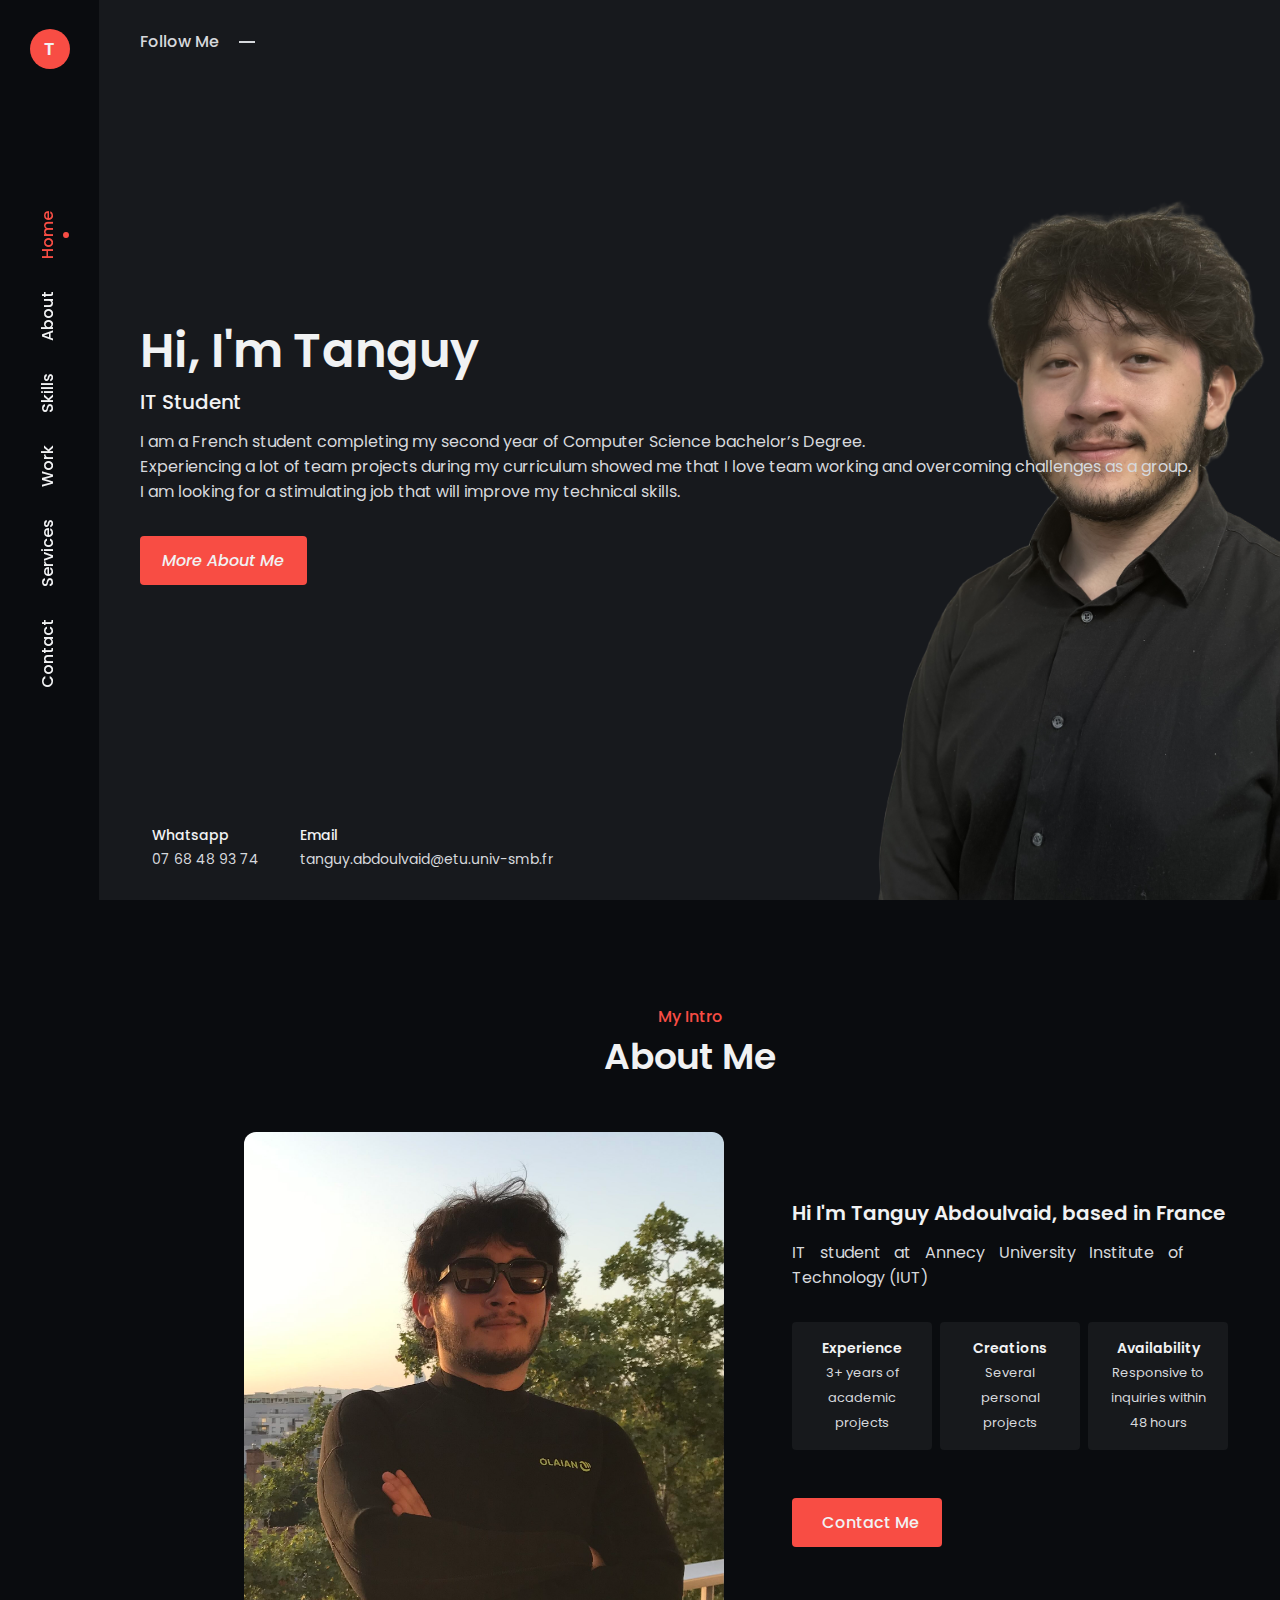
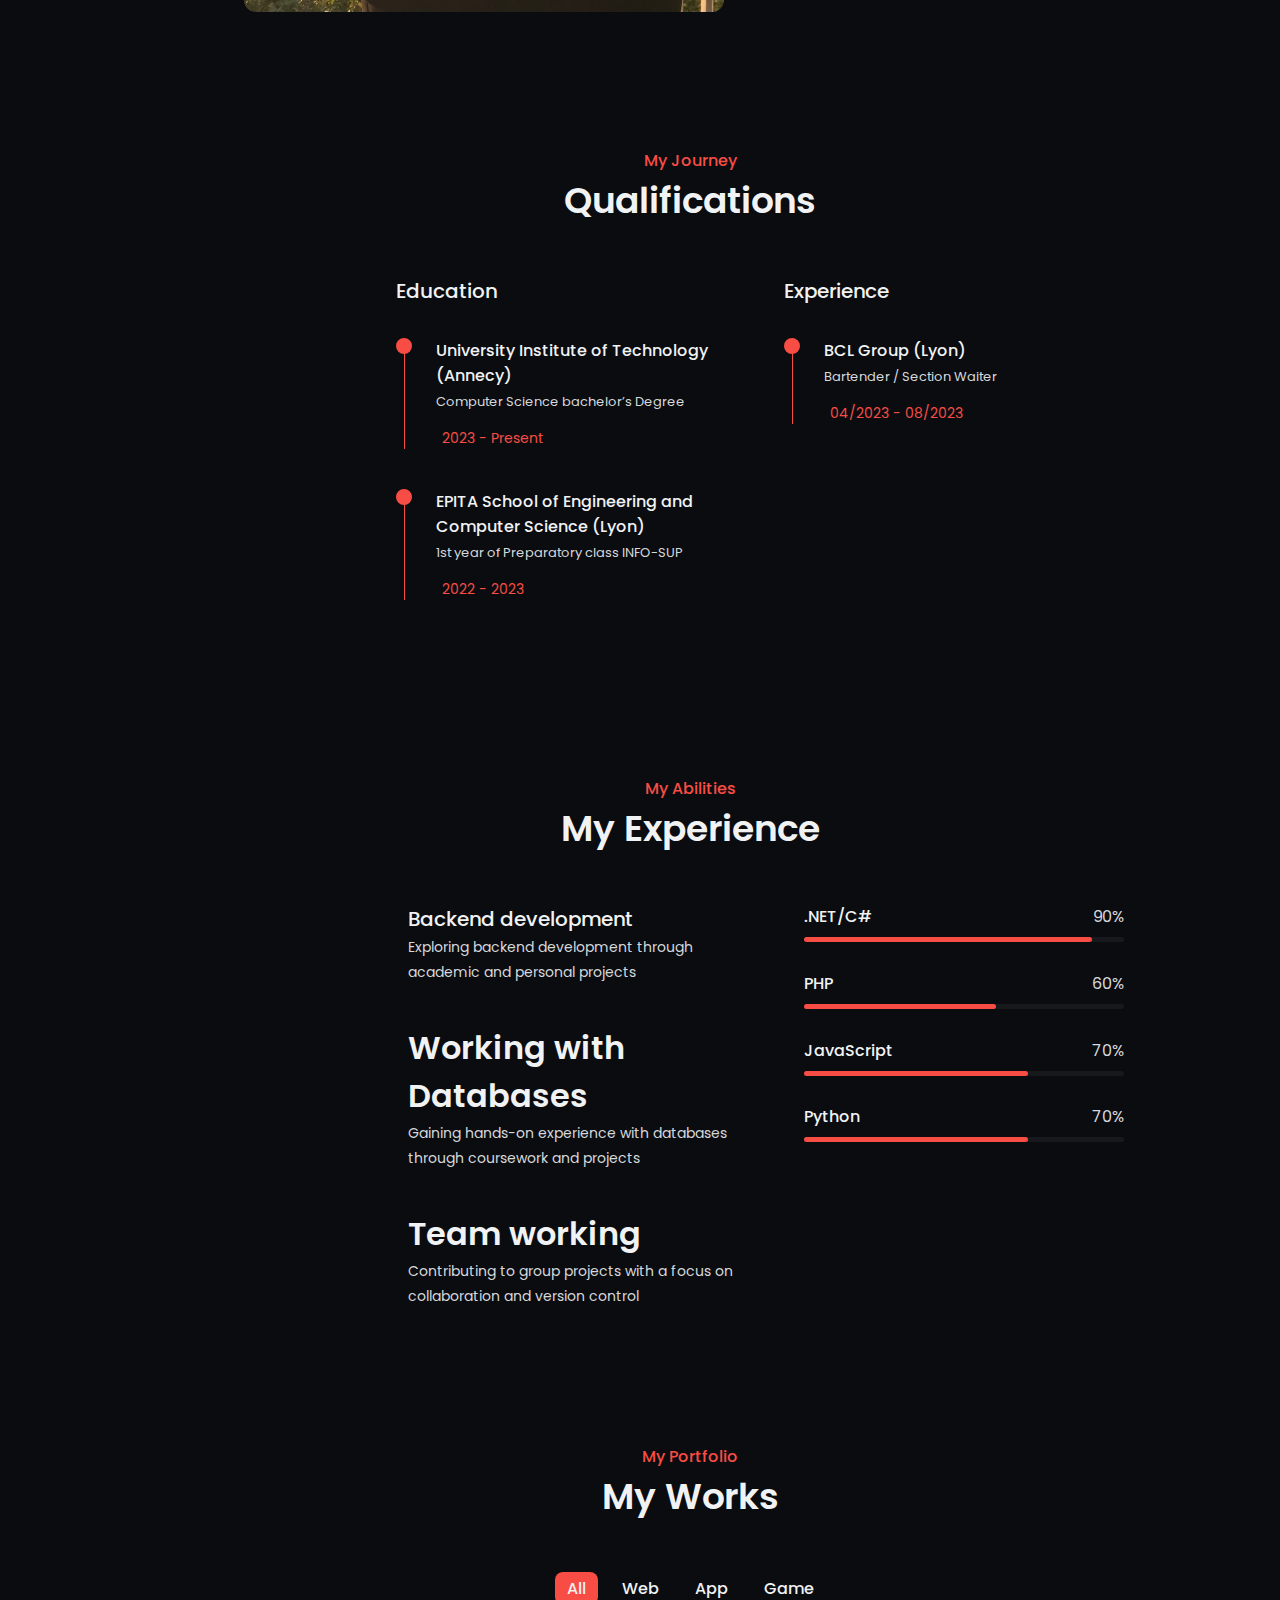
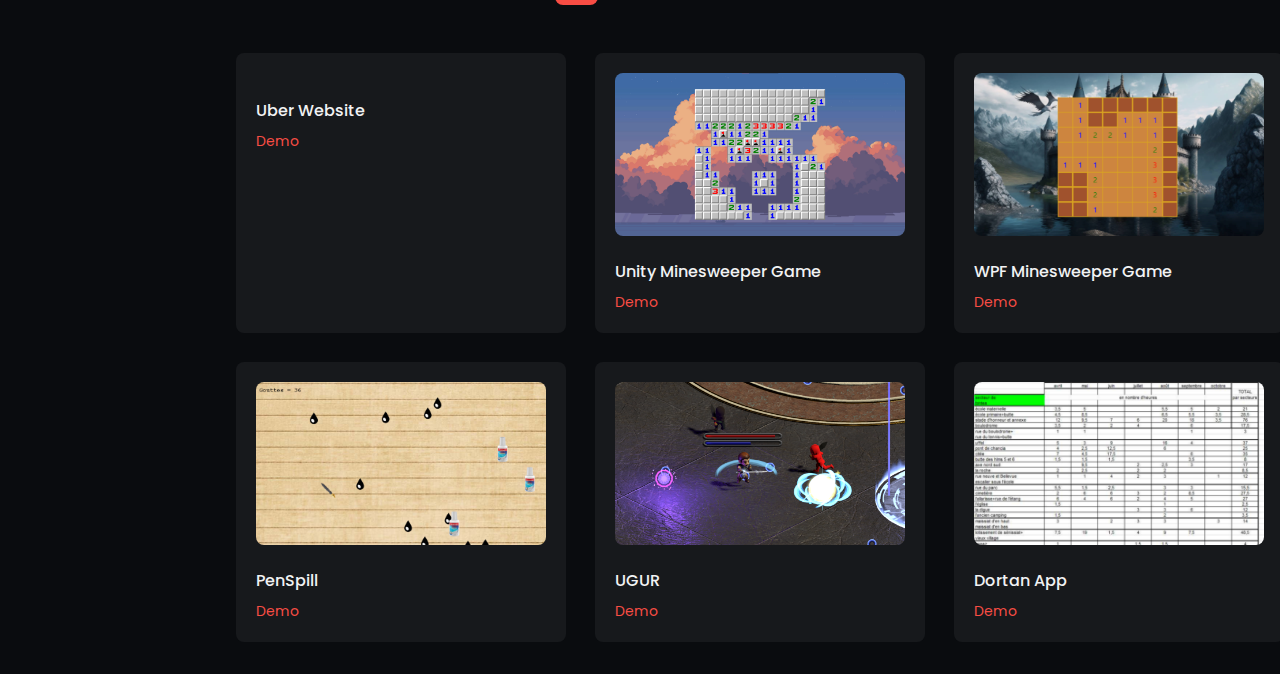
==== index.html @ 03b208a7 "fix uber" ====
<!DOCTYPE html>
<html lang="fr">
<head>
	<meta charset="utf-8">
	<meta name="viewport" content="width=device-width, initial-scale=1">

	<link rel="stylesheet" href="https://unicons.iconscout.com/release/v4.0.8/css/line.css">

	<link rel="stylesheet" href="">

	<link rel="stylesheet" href="assets/css/style.css">

	<title>Tanguy Abdoulvaid Portfolio</title>
</head>
<body>
	<aside class="sidebar" id="sidebar">
		<nav class="nav">
			<div class="nav__logo">
				<a href="index.html" class="nav__logo-text">T</a>
			</div>

			<div class="nav__menu">
				<div class="menu">
					<ul class="nav__list">
						<li class="nav__item">
							<a href="#home" class="nav__link active-link">Home</a>
						</li>
						<li class="nav__item">
							<a href="#about" class="nav__link">About</a>
						</li>
						<li class="nav__item">
							<a href="#skills" class="nav__link">Skills</a>
						</li>
						<li class="nav__item">
							<a href="#work" class="nav__link">Work</a>
						</li>
						<li class="nav__item">
							<a href="#services" class="nav__link">Services</a>
						</li>
						<li class="nav__item">
							<a href="#contact" class="nav__link">Contact</a>
						</li>
					</ul>
				</div>
			</div>

			<div class="btn__share">
				<i class="uil uil-share-alt social__share"></i>
			</div>
		</nav>
	</aside>
		
	<main class="main">
		<section class="home" id="home">
			<div class="home__container container grid">
				<div class="home__social">
					<span class="home__social-follow">Follow Me</span>
					<div class="home__social-links">
						<a href="https://fr.linkedin.com/in/tanguy-abdoulvaid-332573333" target="_blank" class="home__social-link">
							<i class="uil uil-linkedin"></i>
						</a>
						<a href="https://www.instagram.com/shuuss.gg" target="_blank" class="home__social-link">
							<i class="uil uil-instagram-alt"></i>
						</a>
						<a href="https://github.com/shuuss" target="_blank" class="home__social-link">
							<i class="uil uil-github"></i>
						</a>
					</div>
				</div>



				<div class="home__data">
					<h1 class="home__title">Hi, I'm Tanguy</h1>
					<h3 class="home__subtitle">IT Student</h3>
					<p class="home__description">I am a French student completing my second year of Computer Science bachelor’s Degree.<br />
					Experiencing a lot of team projects during my curriculum showed me that I love team working and overcoming challenges as a group.<br />
					I am looking for a stimulating job that will improve my technical skills.
					</p>
					<a href="#about" class="button">
						<i class="uil uil-user button__icon">More About Me</i>
					</a>
					<div class="my__info">

						<div class="info__item">
							<i class="uil uil-whatsapp info__icon"></i>

							<div>
								<h3 class="info__title">Whatsapp</h3>
								<span class="info__subtitle">07 68 48 93 74</span>
							</div>
						</div>

						<div class="info__item">
							<i class="uil uil-envelope info__icon"></i>

							<div>
								<h3 class="info__title"> Email</h3>
								<span class="info__subtitle">tanguy.abdoulvaid@etu.univ-smb.fr</span>
							</div>
						</div>
					</div>
				</div>
			</div>
		</section>

		<section class="about section" id="about">
			<h2 data_heading="My Intro" class="section__title">About Me</h2>

			<div class="about__container container grid">
				<img src="assets/images/about-img.jpg" alt="" class="about__img">

				<div class="about__data">
					<h3 class="about__heading">Hi I'm Tanguy Abdoulvaid, based in France</h3>
					<p class="about__description">IT student at Annecy University Institute of Technology (IUT)</p>
					<div class="about__info grid">
						<div class="about__box">
							<i class="uil uil-award about__icon"></i>
							<h3 class="about__title">Experience </h3>
							<span class="about__subtitle">3+ years of academic projects</span>
						</div>

						<div class="about__box">
							<i class="uil uil-suitcase-alt about__icon"></i>
							<h3 class="about__title">Creations</h3>
							<span class="about__subtitle">Several personal projects</span>
						</div>

						<div class="about__box">
							<i class="uil uil-headphones-alt about__icon"></i>
							<h3 class="about__title">Availability</h3>
							<span class="about__subtitle">Responsive to inquiries within 48 hours</span>
						</div>
					</div>
					<a href="#contact" class="button"><i class="uil uil-navigator button__icon"></i>
						Contact Me</a>
				</div>
			</div>
		</section>

		<section class="qualification section">
			<h2 data_heading="My Journey" class="section__title">Qualifications</h2>

			<div class="qualification__container container grid">
				<div class="education">
					<h3 class="qualification__title">
						<i class="uil uil-graduation-cap"></i> Education
					</h3>

					<div class="timeline">
						<div class="timeline__item">
							<div class="circle__dot"></div>
							<h3 class="timeline__title">University Institute of Technology (Annecy)</h3>
							<p class="timeline__text">Computer Science bachelor’s Degree</p>
							<span class="timeline__date"><i class="uil uil-calendar-alt"></i>
							2023 - Present</span>
								
						</div>

						<div class="timeline__item">
							<div class="circle__dot"></div>
							<h3 class="timeline__title">EPITA School of Engineering and Computer Science (Lyon)</h3>
							<p class="timeline__text">1st year of Preparatory class INFO-SUP</p>
							<span class="timeline__date"><i class="uil uil-calendar-alt"></i>
							2022 - 2023</span>
							
						</div>
					</div>
				</div>

				<div class="Experience">
					<h3 class="qualification__title">
						<i class="uil uil-suitcase"></i> Experience
					</h3>

					<div class="timeline">
						<div class="timeline__item">
							<div class="circle__dot"></div>
							<h3 class="timeline__title">BCL Group (Lyon)</h3>
							<p class="timeline__text">Bartender / Section Waiter</p>
							<span class="timeline__date"><i class="uil uil-calendar-alt"></i>
							04/2023 - 08/2023</span>
								
						</div>
					</div>
				</div>
			</div>
		</section>

		<section class="skills section" id="skills">
			<h2 data_heading="My Abilities" class="section__title">My Experience</h2>

			<div class="skills__container container grid">
				<div class="skills__tabs">
					<div class="skills__header skills__active" data-target="#backend">
						<i class="uil uil-server-network skills__icon"></i>
					
						<div>
							<h1 class="skills__title">Backend development</h1>
							<span class="skills__subtitle">Exploring backend development through academic and personal projects</span>

						</div>

						<i class="uil uil-angle-down skills__arrow"></i>
					</div>

					<div class="skills__header " data-target="#database">
						<i class="uil uil-database skills__icon"></i>
					
						<div>
							<h1 class="skills_title">Working with Databases</h1>
							<span class="skills__subtitle">Gaining hands-on experience with databases through coursework and projects</span>

						</div>

						<i class="uil uil-angle-down skills__arrow"></i>
					</div>

					<div class="skills__header " data-target="#teamwork">
						<i class="uil uil-code-branch skills__icon"></i>
					
						<div>
							<h1 class="skills_title">Team working</h1>
							<span class="skills__subtitle">Contributing to group projects with a focus on collaboration and version control</span>

						</div>

						<i class="uil uil-angle-down skills__arrow"></i>
					</div>
				</div>

				<div class="skills__content">
					<div class="skills__group skills__active" data-content id="backend">
						<div class="skills__list grid">
							<div class="skills__data">
								<div class="skills__titles">
									<h3 class="skills__name">.NET/C#</h3>
									<span class="skills__number">90%</span>
								</div>

								<div class="skills__bar">
									<span class="skills__percentage" style="width: 90%;"></span>
								</div>
							</div>

							<div class="skills__data">
								<div class="skills__titles">
									<h3 class="skills__name">PHP</h3>
									<span class="skills__number">60%</span>
								</div>

								<div class="skills__bar">
									<span class="skills__percentage" style="width: 60%;"></span>
								</div>
							</div>

							<div class="skills__data">
								<div class="skills__titles">
									<h3 class="skills__name">JavaScript</h3>
									<span class="skills__number">70%</span>
								</div>

								<div class="skills__bar">
									<span class="skills__percentage" style="width: 70%;"></span>
								</div>
							</div>

							<div class="skills__data">
								<div class="skills__titles">
									<h3 class="skills__name">Python</h3>
									<span class="skills__number">70%</span>
								</div>

								<div class="skills__bar">
									<span class="skills__percentage" style="width: 70%;"></span>
								</div>
							</div>
						</div>
					</div>

					<div class="skills__group " data-content id="database">
						<div class="skills__list grid">
							<div class="skills__data">
								<div class="skills__titles">
									<h3 class="skills__name">PostgreSQL</h3>
									<span class="skills__number">80%</span>
								</div>

								<div class="skills__bar">
									<span class="skills__percentage" style="width: 80%;"></span>
								</div>
							</div>

							<div class="skills__data">
								<div class="skills__titles">
									<h3 class="skills__name">MariaDB</h3>
									<span class="skills__number">30%</span>
								</div>

								<div class="skills__bar">
									<span class="skills__percentage" style="width: 30%;"></span>
								</div>
							</div>
						</div>
					</div>

					<div class="skills__group " data-content id="teamwork">
						<div class="skills__list grid">
							<div class="skills__data">
								<div class="skills__titles">
									<h3 class="skills__name">Git</h3>
									<span class="skills__number">90%</span>
								</div>

								<div class="skills__bar">
									<span class="skills__percentage" style="width: 90%;"></span>
								</div>
							</div>

							<div class="skills__data">
								<div class="skills__titles">
									<h3 class="skills__name">Scrum</h3>
									<span class="skills__number">50%</span>
								</div>

								<div class="skills__bar">
									<span class="skills__percentage" style="width: 50%;"></span>
								</div>
							</div>

							<div class="skills__data">
								<div class="skills__titles">
									<h3 class="skills__name">DevOps</h3>
									<span class="skills__number">30%</span>
								</div>

								<div class="skills__bar">
									<span class="skills__percentage" style="width: 30%;"></span>
								</div>
							</div>
						</div>
					</div>
				</div>
			</div>
		</section>

		<section class="work section" id="work">
			<h2 data_heading="My Portfolio" class="section__title">My Works</h2>

			<div class="work__filters">
				<span class="work__item active-work" data-filter="all">All</span>
				<span class="work__item" data-filter=".web">Web</span>
				<span class="work__item" data-filter=".app">App</span>
				<span class="work__item" data-filter=".game">Game</span>
			</div>

			<div class="work__container container grid">
				<div class="work__card mix web">
					<img src="assets/images/Work_Uber.png" alt="" class="work__img">
					<h3 class="work__title">Uber Website</h3>
					<span class="work__button">Demo
						<i class="uil uil-arrow-right work__button-icon"></i>
					</span>
					
					<div class="portfolio__item-details">
						<h3 class="details__title">School Team Project</h3>
						<p class="details__description">As part of this school project, we were tasked with recreating the Uber website from scratch.</p>
						<ul class="details__info">
							<li>created - <span>November 2024</span></li>
							<li>Technologies - <span>Laravel Postgresql Scrum</span></li>
							<li>Role - <span>Fullstack</span></li>
							<li>View - <span><a href="http://51.83.36.122:1206">Click Me</a></span></li>
						</ul>
					</div>
				</div>

				<div class="work__card mix app game">
					<img src="assets/images/Work-Unity-Minesweeper.png" alt="" class="work__img">
					<h3 class="work__title">Unity Minesweeper Game</h3>
						<span class="work__button">Demo
						<i class="uil uil-arrow-right work__button-icon"></i>
					</span>
					
					<div class="portfolio__item-details">
						<h3 class="details__title">Personal project</h3>
						<p class="details__description">A simple minesweeper game made with Unity</p>
						<ul class="details__info">
							<li>created - <span>November 2023</span></li>
							<li>Technologies - <span>Unity C#</span></li>
							<li>Role - <span>Fullstack</span></li>
							<li>View - <span><a href="https://shuuss.itch.io/minesweeper">Click Me</a></span></li>
						</ul>
					</div>
				</div>

				<div class="work__card mix app game">
					<img src="assets/images/Work-WPF-Minesweeper.png" alt="" class="work__img">
					<h3 class="work__title">WPF Minesweeper Game</h3>
						<span class="work__button">Demo
						<i class="uil uil-arrow-right work__button-icon"></i>
					</span>
					
					<div class="portfolio__item-details">
						<h3 class="details__title"></h3>
						<p class="details__description">As part of this school project, my partner and I were tasked with creating a WPF game from scratch.</p>
						<ul class="details__info">
							<li>created - <span>January 2024</span></li>
							<li>Technologies - <span>WPF</span></li>
							<li>Role - <span>Fullstack</span></li>
							<li>View - <span><a href="https://github.com/lupin100/Demineur">Click Me</a></span></li>
						</ul>
					</div>
				</div>

				<div class="work__card mix game">
					<img src="assets/images/Work-PenSpill.png" alt="" class="work__img">
					<h3 class="work__title">PenSpill</h3>
						<span class="work__button">Demo
						<i class="uil uil-arrow-right work__button-icon"></i>
					</span>
					
					<div class="portfolio__item-details">
						<h3 class="details__title">Basic Phaser Game</h3>
						<p class="details__description">This is a graded task where I had to create a Phaser game in one hour.</p>
						<ul class="details__info">
							<li>created - <span>October 2024</span></li>
							<li>Technologies - <span>Phaser.js</span></li>
							<li>Role - <span>Fullstack</span></li>
							<li>View - <span><a href="https://shuuss.itch.io/penspill">Click Me</a></span></li>
						</ul>
					</div>
				</div>

				<div class="work__card mix app game">
					<img src="assets/images/Work-Ugur.png" alt="" class="work__img">
					<h3 class="work__title">UGUR</h3>
						<span class="work__button">Demo
						<i class="uil uil-arrow-right work__button-icon"></i>
					</span>
					
					<div class="portfolio__item-details">
						<h3 class="details__title">Survivor game prototype made with Unity</h3>
						<p class="details__description">As part of this school project, we were tasked with creating a game using Unity from scratch in one week.</p>
						<ul class="details__info">
							<li>created - <span>June 2024</span></li>
							<li>Technologies - <span>Unity C#</span></li>
							<li>Role - <span>Backend</span></li>
							<li>View - <span><a href="https://github.com/Shuuss/UGUR">Click Me</a></span></li>
						</ul>
					</div>
				</div>

				<div class="work__card mix app">
					<img src="assets/images/Work-Dortan.png" alt="" class="work__img">
					<h3 class="work__title">Dortan App</h3>
						<span class="work__button">Demo
						<i class="uil uil-arrow-right work__button-icon"></i>
					</span>
					
					<div class="portfolio__item-details">
						<h3 class="details__title">WPF app prototype</h3>
						<p class="details__description">As part of this school project, we were tasked with creating a specific WPF app from scratch.</p>
						<ul class="details__info">
							<li>created - <span>January 2024</span></li>
							<li>Technologies - <span>WPF</span></li>
							<li>Role - <span>Fullstack</span></li>
							<li>View - <span><a href="https://github.com/Shuuss/SAE_DORTAN">Click Me</a></span></li>
						</ul>
					</div>
				</div>
			</div>
		</section>

		<div class="portfolio__popup">
			<div class="portfolio__popup-inner">
				<div class="portfolio__popup-content grid">
					<span class="portfolio__popup-close"><i class="uil uil-times"></i></span>
					<div class="pp__thumbnail">
						<img class="portfolio__popup-img" src="assets/images/Work_Uber.png" alt="">
					</div>
					<div class="portfolio__popup-info">
						<div class="portfolio__popup-subtitle">Featured - <span>Backend</span></div>
						<div class="portfolio__popup-body">
							
						<h3 class="details__title">School Team Project</h3>
						<p class="details__description">As part of this school project, we were tasked with recreating the Uber website from scratch.</p>
						<ul class="details__info">
							<li>created - <span>November 2024</span></li>
							<li>Technologies - <span>Laravel Postgresql Scrum</span></li>
							<li>Role - <span>Fullstack</span></li>
							<li>View - <span><a href="http://51.83.36.122:1206">Click Me</a></span></li>
						</ul>
					
						</div>
					</div>
				</div>
			</div>
		</div>


	</main>

	<script src="assets/js/mixitup.min.js"></script>

	<script src="assets/js/main.js" defer></script>

</body>
</html>
---- assets/css/style.css ----
@import url('https://fonts.googleapis.com/css2?family=Poppins:wght@300;500;600&display=swap');

:root{

	--hue-color:220;

	--skin-color: hsl(3, 93%, 62%);
	--title-color: hsl(var(--hue-color), 8%, 95%);
	--text-color: hsl(var(--hue-color), 8%, 85%);
	--body-color: hsl(var(--hue-color), 19%, 5%);
	--box-color: hsl(var(--hue-color), 11%, 10%);
	--scroll-bar-color: hsl(var(--hue-color), 12%, 38%);
	--scroll-thumb-color: hsl(var(--hue-color), 12%, 26%);

	--body-font: 'Poppins', sans-serif;

	--biggest-font-size: 3rem;
	--h1-font-size: 2.25rem;
	--h2-font-size: 1.5rem;
	--h3-font-size: 1.25rem;
	--normal-font-size: 1rem;
	--small-font-size: .875rem;
	--smaller-font-size: .813rem;

	--font-medium: 500;
	--font-bold: 600;

	--mb-0-25: .25rem;
	--mb-0-5: .5rem;
	--mb-0-75: .75rem;
	--mb-1: 1rem;
	--mb-1-5: 1.5rem;
	--mb-2: 2rem;
	--mb-2-5: 2.5rem;
	--mb-3: 3rem;

	--z-fixed: 10;
	--z-modal: 100;
}

@media screen and (max-width: 1024px) {
	:root {
		--biggest-font-size: 2rem;
		--h1-font-size: 1.5rem;
		--h2-font-size: 1.25rem;
		--h3-font-size: 1.125rem;
		--normal-font-size: .938rem;
		--small-font-size: .813rem;
		--smaller-font-size: .75rem;
	}
}

* {
	margin: 0;
	padding: 0;
	box-sizing: border-box;
}

html {
	scroll-behavior: smooth;
}


body,
button,
input {
	font-family: var(--body-font); 
	font-size: var(--normal-font-size);
}

body {
	background-color: var(--body-color);
	color: var(--text-color);
}

h1,
h2,
h3 {
	color: var(--title-color); font-weight: var(--font-bold);
	list-style: none;
}


ul {
	list-style: none;
}

a {
	text-decoration: none;
}

img {
	max-width: 100%;
	height: auto;
}

button {
	cursor: pointer;
}

button,
input {
	border: none; outline: none;
}

.container {
	max-width: 1550px;
	margin-left: 140px;
	margin-right: auto;
}

.grid {
	display: grid;
}

.sidebar {
	position: fixed;
	width: 100px;
	height: 100vh;
	background-color: var(--body-color);
	border-right: 1px solid var(--box-color);
}

.nav__logo {
	position: absolute;
	left: 0;
	right: 0;
	top: 1.8rem;
	width: 40px;
	height: 40px;
	border-radius: 50%;
	background-color: var(--skin-color);
	text-align: center;
	margin: auto;
}

.nav__logo-text {
	font-size: 1.125rem;
	color: var(--title-color);
	font-weight: var(--font-bold);
	line-height: 40px;
}

.nav__menu {
	position: fixed;
	transform: rotate(-90deg) translateX(-100%);
	transform-origin: left top;
	width: 100vh;
}

.menu {
	display: flex;
}

.nav__list {
	display: flex;
	flex-direction: row-reverse;
	margin: -2px auto 0 auto;
}

.nav__link {
	float: right;
	height: 100%;
	line-height: 100px;
	padding: 0 1rem;
	color: var(--title-color);
	font-weight: var(--font-medium);
	position: relative;
}

.btn__share {
	position: absolute;
	bottom: 1.8rem;
	left: 0;
	right: 0;
	text-align: center;
}

.social__share {
	font-size: 1.5rem;
}

.nav__link.active-link, .nav__link:hover {
	color: var(--skin-color);
}

.nav__link.active-link::after, .nav__link:hover::after {
	position: absolute;
	content: '';
	width: 6px;
	height: 6px;
	background-color: var(--skin-color);
	border-radius: 50%;
	bottom: 1.8rem;
	left: 0;
	right: 0;
	margin: auto;
}

.main {
	margin-left: 0px;

}

.home {
	background:url('../images/home-bg.png');
	background-size: cover;
	background-position: center center;
	height: 100vh;
}



.home__container {
	position: relative;
	height: 100%;
	align-items: center;
}

.home__social {
	position: absolute;
	top: 1.8rem;
	left: 0;
	display: flex;
	align-items: center;
	column-gap: 3.5rem;

}

.home__social-follow{
	font-weight: var(--font-medium);
	position: relative;
}

.home__social-follow::after{
	content: '';
	position: absolute;
	width: 1rem;
	height: 2px;
	background-color: var(--text-color);
	right: -45%;
	top: 50%;
}

.home__social-links{
	display: inline-flex;
	column-gap: 1rem;
}

.home__social-link{
	font-size: 1.6rem;
	color: var(--text-color);
	transition: .4s;
}

.home__social-link:hover{
	transform: translateY(.25rem);
}


.home__img {
	display: none;
}

.home__title{
	font-size: var(--biggest-font-size);
}

.home__subtitle{
	font-size: var(--h3-font-size);
	font-weight: var(--font-medium);
	margin-bottom: var(--mb-0-75);
}

.home__description{
	max-width: 1100px;
	margin-bottom: var(--mb-2);
}

.my__info {
	display: flex;
	column-gap: 1.8rem;
	position: absolute;
	left: 0;
	bottom: 1.8rem;
}

.info__item{
	display: flex;
	align-items: center;
}

.info__title,.info__subtitle {
	font-size: var(--small-font-size);
}

.info__title{
	font-weight: var(--font-medium);
}

.info__icon{
	font-size: 1.8rem;
	color: var(--skin-color);
	margin-right: var(--mb-0-75);
}

.button {
	display: inline-flex;
	align-items: center;
	column-gap: .5rem;
	background-color: var(--skin-color);
	color: var(--title-color);
	padding: .75rem 1.4rem;
	border-radius: .25rem;
	font-weight: var(--font-medium);
	position: relative;
	z-index: 1;
}

.button::after{
	position: absolute;
	content: '';
	left: 0;
	top: 0;
	width: 100%;
	height: 100%;
	background-color: var(--box-color);
	z-index: -1;
	transform-origin: center;
	transform: scale(0);
	transition: .2s;
}

.button:hover::after{
	transform: scale(1);
}

.button__icon {
	size: 1.25rem;
}

.section{
	padding: 6.5rem 0 2rem;
	margin-left: 100px;
}

.section__title{
	text-align: center;
	font-size: var(--h1-font-size);
	margin-bottom: var(--mb-3);
}

.section__title::before{
	content: attr(data_heading);
	display: block;
	font-size: var(--normal-font-size);
	font-weight: var(--font-medium);
	color: var(--skin-color);
}

.about__container{
	grid-template-columns: repeat(2, 1fr);
	column-gap: 4rem;
	align-items: center;
}

.about__img{
	width: 480px;
	border-radius: 0.75rem;
	justify-self: center;
}

.about__heading{
	font-size: var(--h3-font-size);
	margin-bottom: var(--mb-0-75);
}

.about__description{
	text-align: justify;
	padding-right: 6rem;
	margin-bottom: var(--mb-2);
}

.about__info{
	grid-template-columns: repeat(3, 140px);
	column-gap: .5rem;
	margin-bottom: var(--mb-3);
}

.about__box{
	text-align: center;
	border-radius: .25rem;
	padding: 1rem 1.25rem;
	background-color: var(--box-color);
}

.about__icon{
	font-size: 1.5rem;
	color: var(--skin-color);
	margin-bottom: var(--mb-0-75);
}

.about__title{
	font-size: var(--small-font-size);
}

.about__subtitle{
	font-size: var(--smaller-font-size);
}

.qualification__container{
	grid-template-columns: repeat(2, 340px);
	column-gap: 3rem;
	justify-content: center;
}

.qualification__title{
	font-size: var(--h3-font-size);
	font-weight: var(--font-medium);
	margin-bottom: var(--mb-2);
}

.timeline__item{
	position: relative;
	padding-left: 2.5rem;
	margin-bottom: var(--mb-2-5);
}

.timeline__item::before{
	content: '';
	width: 1px;
	position: absolute;
	left: .48rem;
	top: 0;
	height: 100%;
	background-color: var(--skin-color);
}

.circle__dot{
	position: absolute;
	left: 0;
	top: 0;
	height: 1rem;
	width: 1rem;
	border: 2px solid var(--skin-color);
	border-radius: 50%;
	background-color: var(--skin-color);
	transition: .3s;
}

.timeline__item:hover .circle__dot{
	background-color: var(--body-color);
}

.timeline__title{
	font-size: var(--normal-font-size);
	font-weight: var(--font-medium);
	margin-bottom: var(--mb-0-25);
}

.timeline__text{
	font-size: var(--smaller-font-size);
	margin-bottom: var(--mb-1);
}

.timeline__date{
	display: flex;
	align-items: center;
	column-gap: .4rem;
	font-size: var(--small-font-size);
	color: var(--skin-color);
}


.skills__container{
	grid-template-columns: 360px 320px;
	column-gap: 3rem;
	justify-content: center;
}

.skills__header{
	display: flex;
	align-items: center;
	cursor: pointer;
}

.skills__header:not(:last-child){
	margin-bottom: var(--mb-2-5);
}

.skills__icon, .skills__arrow {
	font-size: 2rem;
	color:var(--skin-color);
}

.skills__icon{
	margin-right: var(--mb-0-75);
}

.skills__title{
	font-size: var(--h3-font-size);
	font-weight: var(--font-medium);
}

.skills__subtitle{
	font-size: var(--small-font-size);
}

.skills__arrow{
	margin-left: auto;
}

.skills__list{
	row-gap: 1.8rem;
}

.skills__titles{
	display: flex;
	justify-content: space-between;
	margin-bottom: var(--mb-0-5);
}

.skills__name{
	font-size: var(--normal-font-size);
	font-weight: var(--font-medium);
}

.skills__bar, .skills__percentage{
	height: 5px;
	border-radius: .25rem;
}

.skills__bar{
	background-color: var(--box-color);
}

.skills__percentage{
	display: block;
	background-color: var(--skin-color);
}

.skills__active .skills__arrow{
	transform: rotate(-90deg);
	transition: .3s;
}

.skills [data-content]{
	display: none;
}

.skills__active[data-content]{
	display: block;
}

.work__container{
	grid-template-columns: repeat(3, 330px);
	gap: 1.8rem;
	justify-content: center;
	padding-top: 1rem;
}

.work__filters {
	display: flex;
	justify-content: center;
	align-items: center;
	column-gap: .75rem;
	margin-bottom: 2rem;
}

.work__item{
	cursor: pointer;
	color: var(--title-color);
	padding: .25rem .75rem;
	font-weight: var(--font-medium);
	border-radius: .5rem;
}

.work__card{
	background-color: var(--box-color);
	padding: 1.25rem;
	border-radius: .5rem;
}

.portfolio__item-details{
	 display: none;
}

.work__img{
	border-radius: .5rem;
	margin-bottom: var(--mb-1);
}

.work__title{
	font-size: var(--normal-font-size);
	font-weight: var(--font-medium);
	margin-bottom: var(--mb-0-5);
}

.work__button{
	color: var(--skin-color);
	font-size: var(--small-font-size);
	display: flex;
	align-items: center;
	cursor: pointer;
}

.work__button-icon{
	font-size: 1rem;
	transition: .3s;
}

.work__button:hover .work__button-icon{
	transform: translateX(.25rem);
}

.active-work{
	background-color: var(--skin-color);
	color: var(--title-color);
}

.portfolio__popup{
	position: fixed;
	top: 0;
	left: 0;
	right: 0;
	bottom: 0;
	background-color: rgba(0, 0, 0, 0.5);
	display: flex;
	justify-content: center;
	align-items: center;
	padding: 0 1rem;
	z-index: var(--z-modal);
	opacity: 0;
	visibility: hidden;
	transition: .3s;
}

.portfolio__popup.open{
	opacity: 1;
	visibility: visible;
}

.portfolio__popup-inner{
	background-color: var(--box-color);
	width: 900px;
	border-radius: .5rem;
	padding: 2.5rem;
	position: relative;
}

.portfolio__popup-content{
	grid-template-columns: repeat(2, 1fr);
	align-items: center;
	column-gap: 3rem;
}

.portfolio__popup-close{
	position: absolute;
	top: 1.5rem;
	right: 1.5rem;
	font-size: 1.5rem;
	color: var(--skin-color);
	cursor: pointer;
}

.portfolio__popup-img{
	border-radius: .5rem;
}

.portfolio__popup-subtitle{
	font-size: var(--smaller-font-size);
	margin-bottom: var(--mb-0-25);
}

.details__title{
	font-size: var(--h1-font-size);
	font-weight: var(--font-medium);
	margin-bottom: var(--mb-1);
}

.details__description{
	font-size: var(--small-font-size);
	margin-bottom: var(--mb-2);
}

.details__info li{
	margin-bottom: var(--mb-0-75);
	text-transform: capitalize;
	font-size: var(--small-font-size);
}

.detail__info li:last-child{
	margin-bottom: 0;
}

.detail__info li span{
	font-weight: normal;
}

.detail__info li a{
	text-transform: lowercase;
	color: var(--skin-color);
}
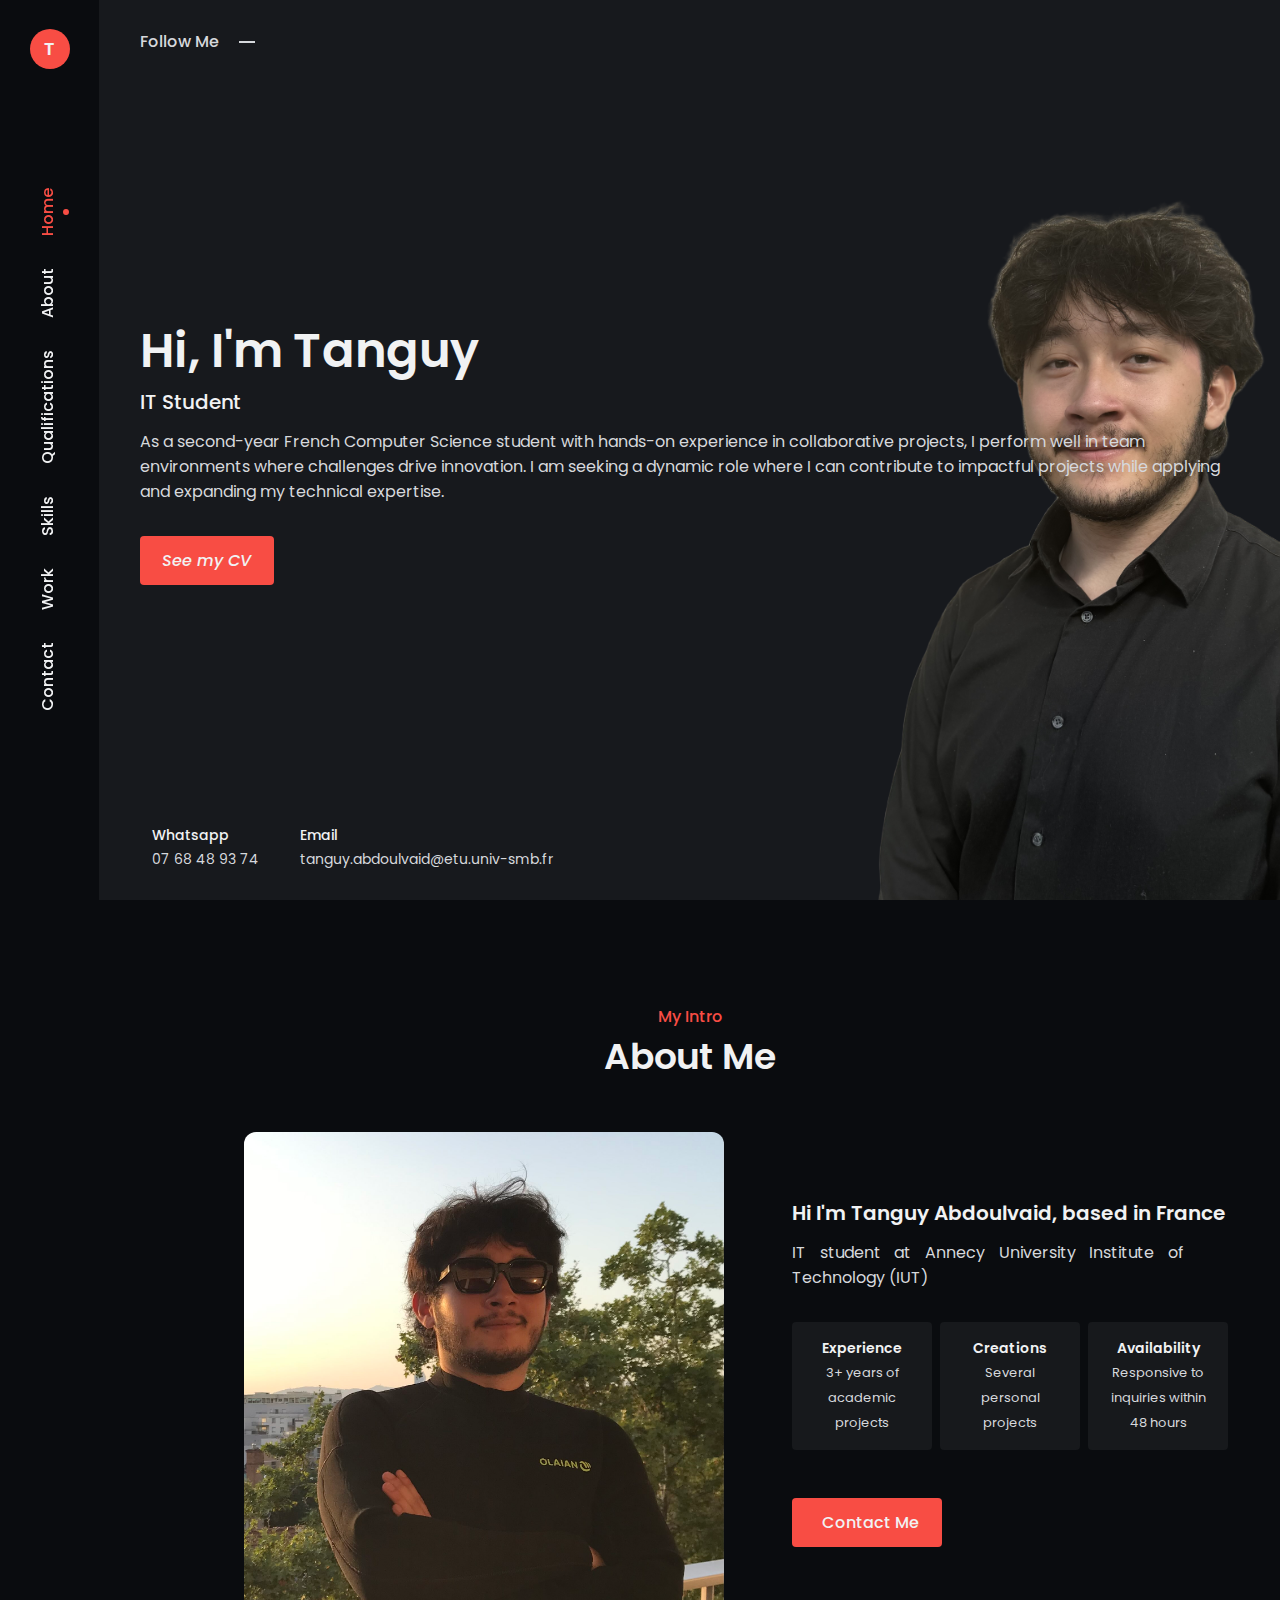
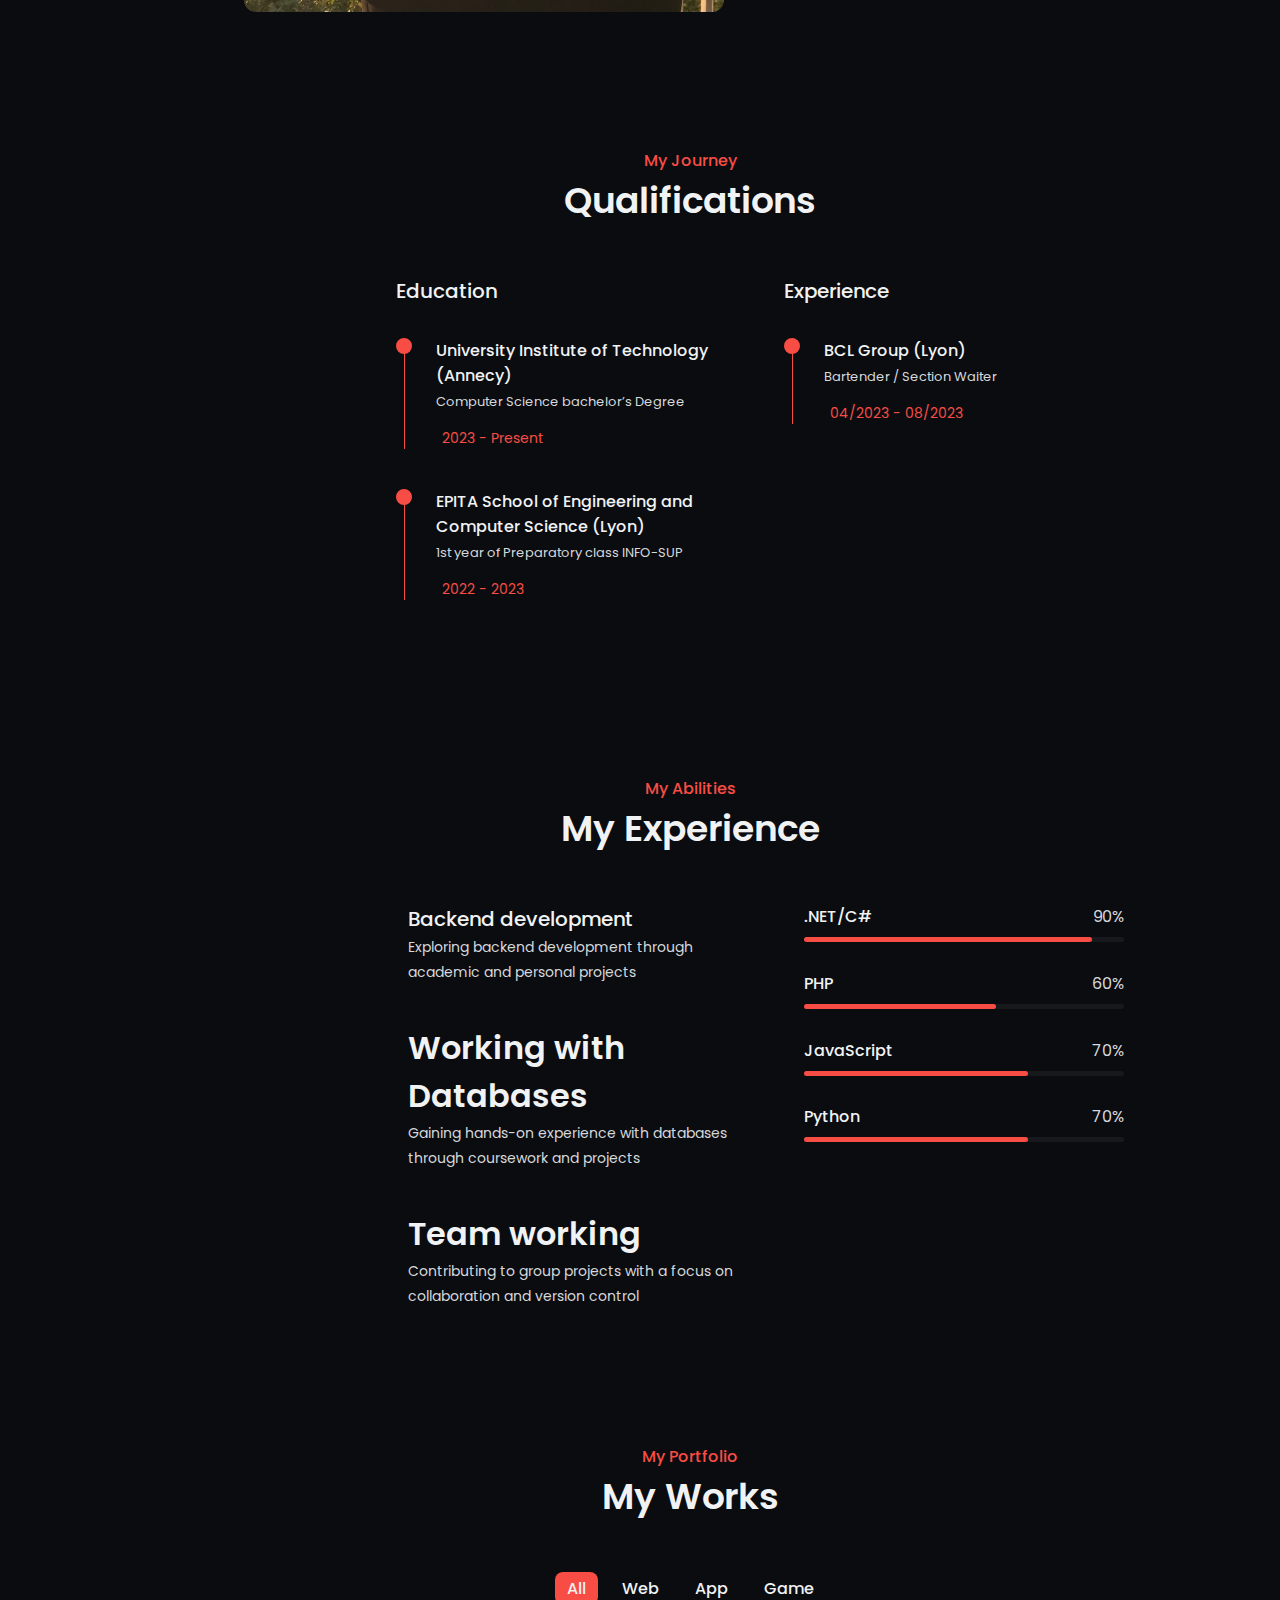
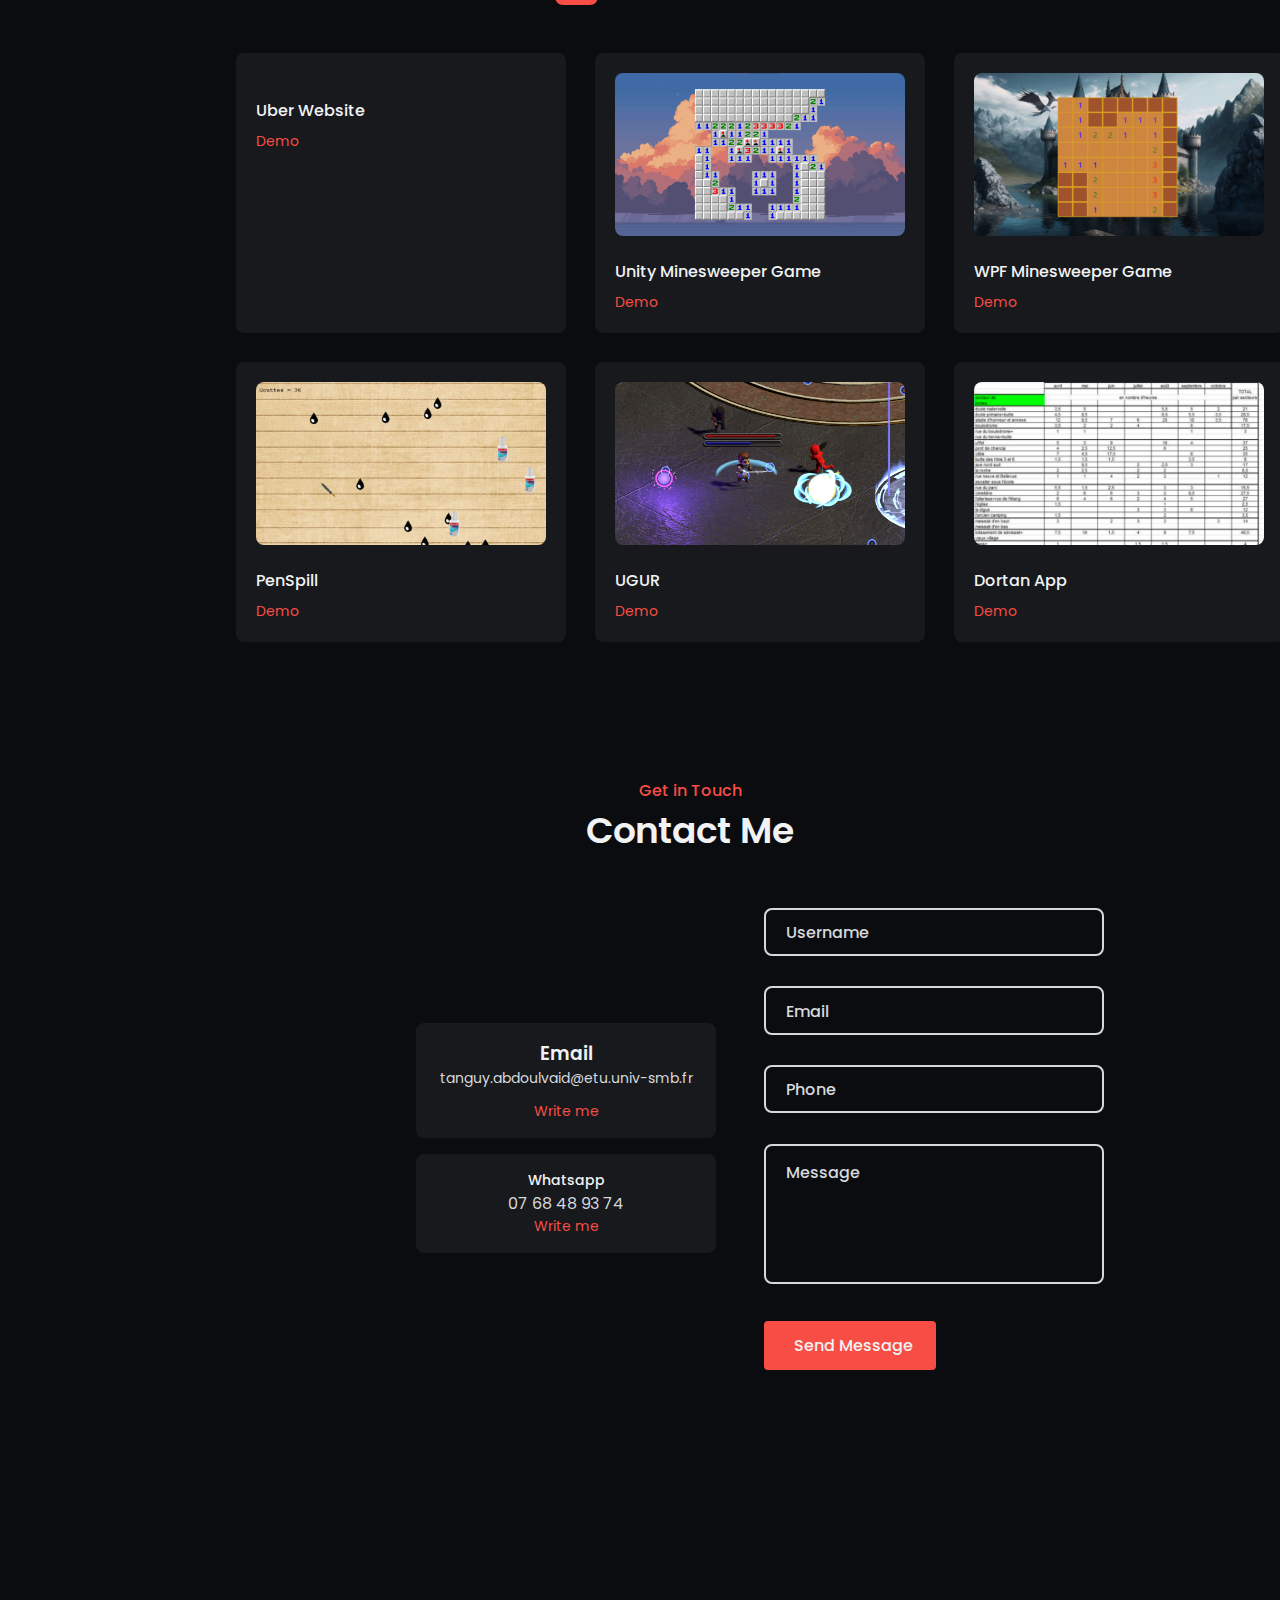
==== commit 78ec2413: "feat contact mais envoie pas de mail" ====
--- a/index.html
+++ b/index.html
@@ -9,6 +9,17 @@
 	<link rel="stylesheet" href="">
 
 	<link rel="stylesheet" href="assets/css/style.css">
+
+	<script type="text/javascript"
+        src="https://cdn.jsdelivr.net/npm/@emailjs/browser@4/dist/email.min.js">
+	</script>
+	<script type="text/javascript">
+	   (function(){
+	      emailjs.init({
+	        publicKey: "vmfj3Vz2k3dS6j66q",
+	      });
+	   })();
+	</script>
 
 	<title>Tanguy Abdoulvaid Portfolio</title>
 </head>
@@ -29,15 +40,15 @@
 							<a href="#about" class="nav__link">About</a>
 						</li>
 						<li class="nav__item">
+							<a href="#qualifications" class="nav__link">Qualifications</a>
+						</li>
+						<li class="nav__item">
 							<a href="#skills" class="nav__link">Skills</a>
 						</li>
 						<li class="nav__item">
 							<a href="#work" class="nav__link">Work</a>
 						</li>
 						<li class="nav__item">
-							<a href="#services" class="nav__link">Services</a>
-						</li>
-						<li class="nav__item">
 							<a href="#contact" class="nav__link">Contact</a>
 						</li>
 					</ul>
@@ -47,6 +58,8 @@
 			<div class="btn__share">
 				<i class="uil uil-share-alt social__share"></i>
 			</div>
+
+
 		</nav>
 	</aside>
 		
@@ -73,12 +86,10 @@
 				<div class="home__data">
 					<h1 class="home__title">Hi, I'm Tanguy</h1>
 					<h3 class="home__subtitle">IT Student</h3>
-					<p class="home__description">I am a French student completing my second year of Computer Science bachelor’s Degree.<br />
-					Experiencing a lot of team projects during my curriculum showed me that I love team working and overcoming challenges as a group.<br />
-					I am looking for a stimulating job that will improve my technical skills.
+					<p class="home__description">As a second-year French Computer Science student with hands-on experience in collaborative projects, I perform well in team environments where challenges drive innovation. I am seeking a dynamic role where I can contribute to impactful projects while applying and expanding my technical expertise.
 					</p>
-					<a href="#about" class="button">
-						<i class="uil uil-user button__icon">More About Me</i>
+						<a href="assets/images/CV.pdf" target="_blank" class="button">
+						<i class="uil uil-file button__icon"> See my CV</i>
 					</a>
 					<div class="my__info">
 
@@ -134,11 +145,12 @@
 					</div>
 					<a href="#contact" class="button"><i class="uil uil-navigator button__icon"></i>
 						Contact Me</a>
+
 				</div>
 			</div>
 		</section>
 
-		<section class="qualification section">
+		<section class="qualification section" id="qualifications">
 			<h2 data_heading="My Journey" class="section__title">Qualifications</h2>
 
 			<div class="qualification__container container grid">
@@ -369,7 +381,7 @@
 							<li>created - <span>November 2024</span></li>
 							<li>Technologies - <span>Laravel Postgresql Scrum</span></li>
 							<li>Role - <span>Fullstack</span></li>
-							<li>View - <span><a href="http://51.83.36.122:1206">Click Me</a></span></li>
+							<li>View - <span><a href="http://51.83.36.122:1206" target="_blank">Click Me</a></span></li>
 						</ul>
 					</div>
 				</div>
@@ -388,7 +400,7 @@
 							<li>created - <span>November 2023</span></li>
 							<li>Technologies - <span>Unity C#</span></li>
 							<li>Role - <span>Fullstack</span></li>
-							<li>View - <span><a href="https://shuuss.itch.io/minesweeper">Click Me</a></span></li>
+							<li>View - <span><a href="https://shuuss.itch.io/minesweeper" target="_blank">Click Me</a></span></li>
 						</ul>
 					</div>
 				</div>
@@ -407,7 +419,7 @@
 							<li>created - <span>January 2024</span></li>
 							<li>Technologies - <span>WPF</span></li>
 							<li>Role - <span>Fullstack</span></li>
-							<li>View - <span><a href="https://github.com/lupin100/Demineur">Click Me</a></span></li>
+							<li>View - <span><a href="https://github.com/lupin100/Demineur" target="_blank">Click Me</a></span></li>
 						</ul>
 					</div>
 				</div>
@@ -426,7 +438,7 @@
 							<li>created - <span>October 2024</span></li>
 							<li>Technologies - <span>Phaser.js</span></li>
 							<li>Role - <span>Fullstack</span></li>
-							<li>View - <span><a href="https://shuuss.itch.io/penspill">Click Me</a></span></li>
+							<li>View - <span><a href="https://shuuss.itch.io/penspill" target="_blank">Click Me</a></span></li>
 						</ul>
 					</div>
 				</div>
@@ -445,7 +457,7 @@
 							<li>created - <span>June 2024</span></li>
 							<li>Technologies - <span>Unity C#</span></li>
 							<li>Role - <span>Backend</span></li>
-							<li>View - <span><a href="https://github.com/Shuuss/UGUR">Click Me</a></span></li>
+							<li>View - <span><a href="https://github.com/Shuuss/UGUR" target="_blank">Click Me</a></span></li>
 						</ul>
 					</div>
 				</div>
@@ -464,7 +476,7 @@
 							<li>created - <span>January 2024</span></li>
 							<li>Technologies - <span>WPF</span></li>
 							<li>Role - <span>Fullstack</span></li>
-							<li>View - <span><a href="https://github.com/Shuuss/SAE_DORTAN">Click Me</a></span></li>
+							<li>View - <span><a href="https://github.com/Shuuss/SAE_DORTAN" target="_blank">Click Me</a></span></li>
 						</ul>
 					</div>
 				</div>
@@ -488,7 +500,7 @@
 							<li>created - <span>November 2024</span></li>
 							<li>Technologies - <span>Laravel Postgresql Scrum</span></li>
 							<li>Role - <span>Fullstack</span></li>
-							<li>View - <span><a href="http://51.83.36.122:1206">Click Me</a></span></li>
+							<li>View - <span><a href="http://51.83.36.122:1206" target="_blank">Click Me</a></span></li>
 						</ul>
 					
 						</div>
@@ -496,6 +508,67 @@
 				</div>
 			</div>
 		</div>
+
+		<section class="contact section" id="contact">
+			<h2 class="section__title" data_heading="Get in Touch">Contact Me</h2>
+
+			<div class="contact__container container grid">
+				<div class="contact__content">
+					<div class="contact__info">
+						<div class="contact__card">
+							<i class="uil uil-envelope-edit contact__card-icon"></i>
+							<h3 class="contact__title"> Email</h3>
+							<span class="contact__card-data">tanguy.abdoulvaid@etu.univ-smb.fr</span>
+							<span class="contact__button">
+								Write me <i class="uil uil-arrow-right contact__button-icon"></i>
+							</span>
+						</div>
+
+						<div class="contact__card">
+							<i class="uil uil-whatsapp contact__card-icon"></i>
+							<h3 class="info__title">Whatsapp</h3>
+							<span class="contact__subtitle">07 68 48 93 74</span>
+							<span class="contact__button">
+								Write me <i class="uil uil-arrow-right contact__button-icon"></i>
+							</span>
+						</div>
+					</div>
+				</div>
+				
+
+				<div class="contact__content">
+					<form class="contact__form">
+						<div class="input__container">
+							<input class="input" type="text" id="username">
+							<label for="">Username</label>
+							<span>Username</span>
+						</div>
+
+						<div class="input__container">
+							<input class="input" type="email" id="email">
+							<label for="">Email</label>
+							<span>Email</span>
+						</div>
+
+						<div class="input__container">
+							<input class="input" type="tel" id="phone">
+							<label for="">Phone</label>
+							<span>Phone</span>
+						</div>
+
+						<div class="input__container textarea" id="message">
+							<textarea name="" id="" class="input"></textarea>
+							<label for="">Message</label>
+							<span>Message</span>
+						</div>
+						<button type="submit" class="button">
+						<i class="uil uil-navigator button__icon"></i>
+						Send Message
+					</button>
+					</form>
+				</div>
+			</div>
+		</section>
 
 
 	</main>
--- a/assets/css/style.css
+++ b/assets/css/style.css
@@ -702,3 +702,152 @@
 	color: var(--skin-color);
 }
 
+.contact__container{
+	grid-template-columns: 300px 340px;
+	column-gap: 3rem;
+	justify-content: center;
+	align-items: center;
+	margin-bottom: 200px;
+}
+
+.contact__info{
+	display: grid;
+	row-gap: 1rem;
+}
+
+.contact__card{
+	background-color: var(--box-color);
+	padding: 1rem;
+	border-radius: .5rem;
+	text-align: center;
+}
+
+.contact__card-icon{
+	font-size: 1.8rem;
+	color: var(--title-color);
+	margin-bottom: var(--mb-0-25);
+}
+
+.contact__card-title,
+.contact__card-data{
+	font-size: var(--small-font-size);
+}
+
+.contact__card-title{
+	font-weight: var(--font-medium);
+}
+
+.contact__card-data{
+	display: block;
+	margin-bottom: var(--mb-0-75);
+}
+
+.contact__button{
+	color: var(--skin-color);
+	font-size: var(--small-font-size);
+	display: flex;
+	align-items: center;
+	justify-content: center;
+	cursor: pointer;
+}
+
+.contact__button-icon{
+	font-size: 1rem;
+	transition: .3s;
+}
+
+.contact__button:hover .contact__button-icon{
+	transform: translateX(.25rem);
+}
+
+.input__container{
+	position: relative;
+	margin-top: .1rem;
+	margin-bottom: 1.9rem;
+}
+
+.input{
+	width: 100%;
+	border: 2px solid var(--text-color);
+	background-color: transparent;
+	padding: .6rem 1.2rem;
+	color: var(--title-color);
+	font-weight: var(--font-medium);
+	font-size: var(--normal-font-size);
+	letter-spacing: .5px;
+	outline: none;
+	border-radius: .50rem;
+	transition: .3s;
+}
+
+textarea.input{
+	padding: .8rem 1.2rem;
+	min-height: 140px;
+	border-radius: .50rem;
+	resize: none;
+}
+
+.input__container label{
+	position: absolute;
+	top: 50%;
+	left: 1rem;
+	transform: translateY(-50%);
+	padding: 0 .4rem;
+	color: var(--text-color);
+	font-size: 1rem;
+	font-weight: var(--font-medium);
+	pointer-events: none;
+	z-index: 1000;
+	transition: .5s;
+}
+
+.input__container.textarea label{
+	top: 1rem;
+	transform: translateY(0);
+}
+
+.input__container span{
+	position: absolute;
+	top: 0;
+	left: 25px;
+	color: transparent;
+	transform: translateY(-50%);
+	font-size: var(--small-font-size);
+	padding: 0 .4rem;
+	pointer-events: none;
+	z-index: 500;
+}
+
+.input__container span::before,
+.input__container span::after{
+	content: '';
+	position: absolute;
+	width: 10%;
+	height: 5px;
+	opacity: 0;
+	background-color: var(--body-color);
+	top: 50%;
+	transform: translateY(-50%);
+	transition: .3s;
+}
+
+.input__container span::before{
+	left: 50%;
+}
+
+.input__container span::after{
+	right: 50%;
+}
+
+.input__container.focus label{
+	top: 0;
+	transform: translateY(-50%);
+	left: 25px;
+	font-size: var(--smaller-font-size);
+}
+
+.input__container.focus span::before,
+.input__container.focus span::after{
+	width: 50%;
+	opacity: 1;
+}
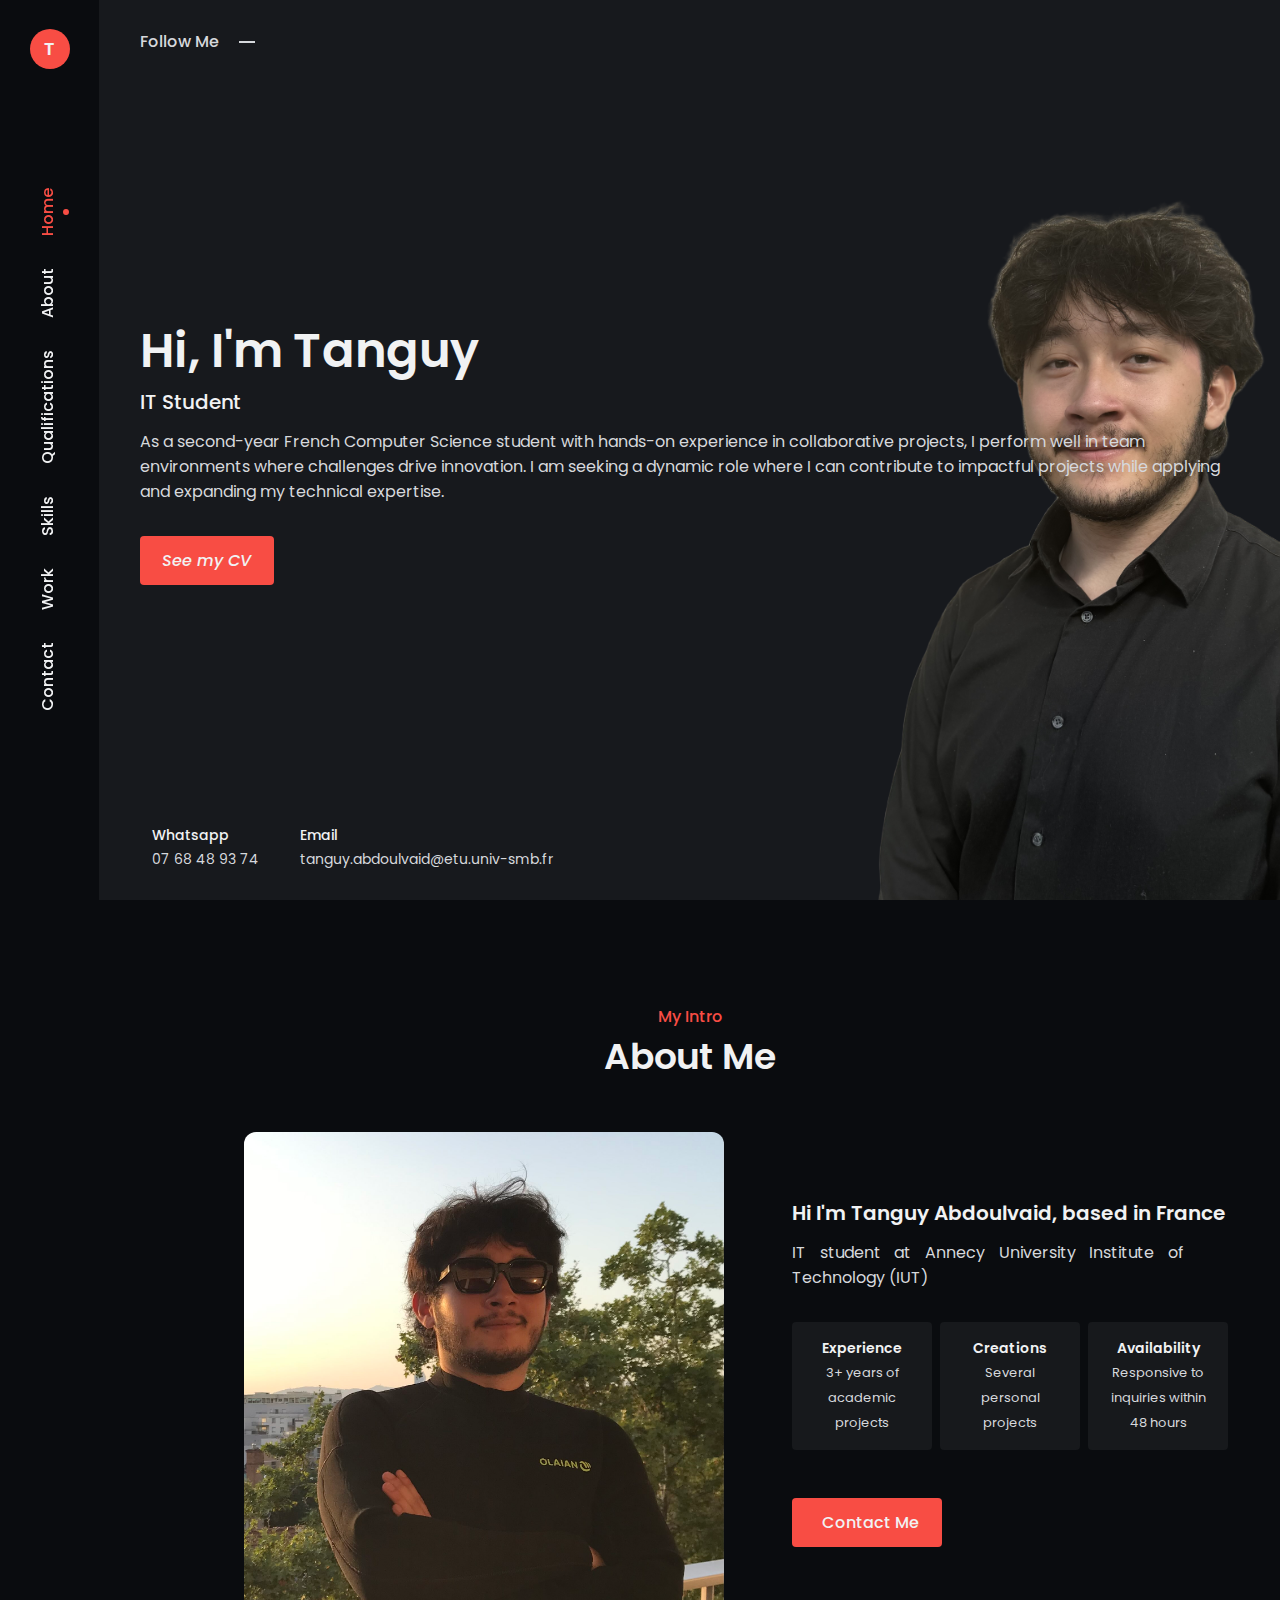
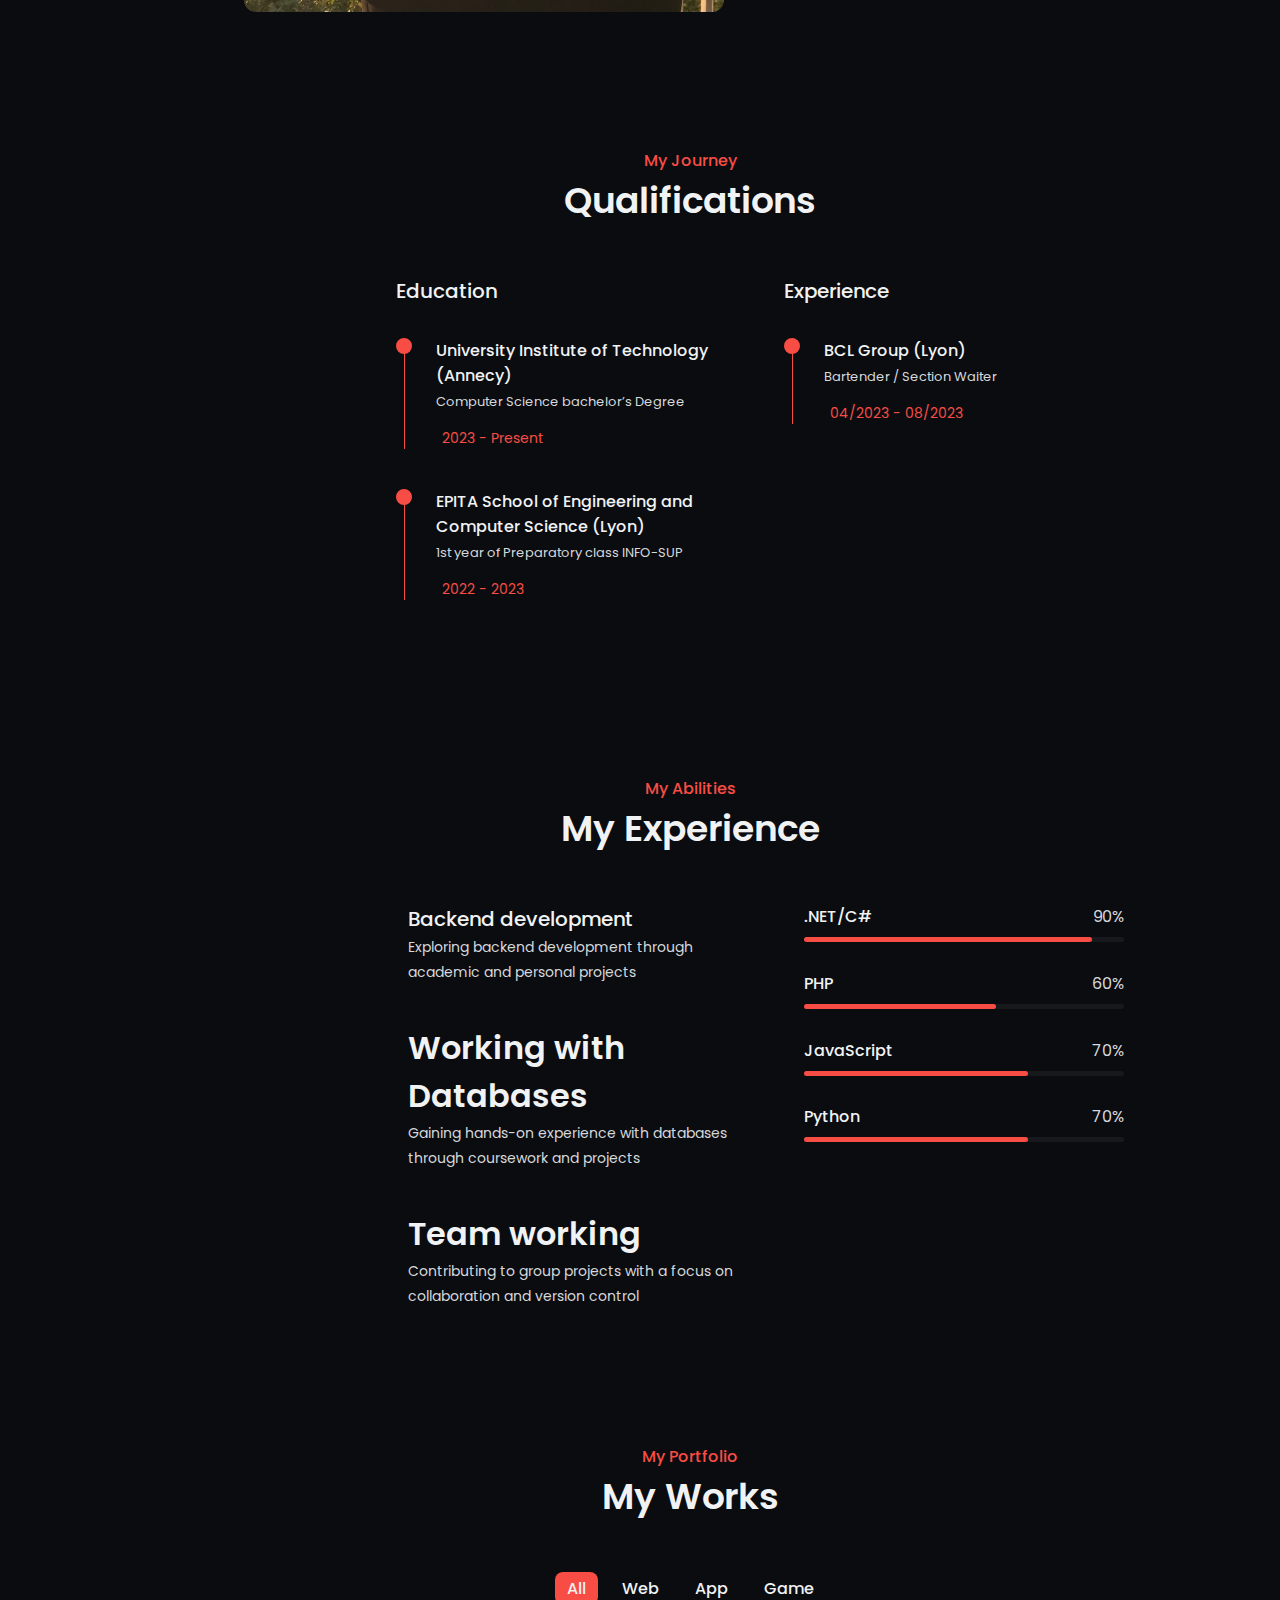
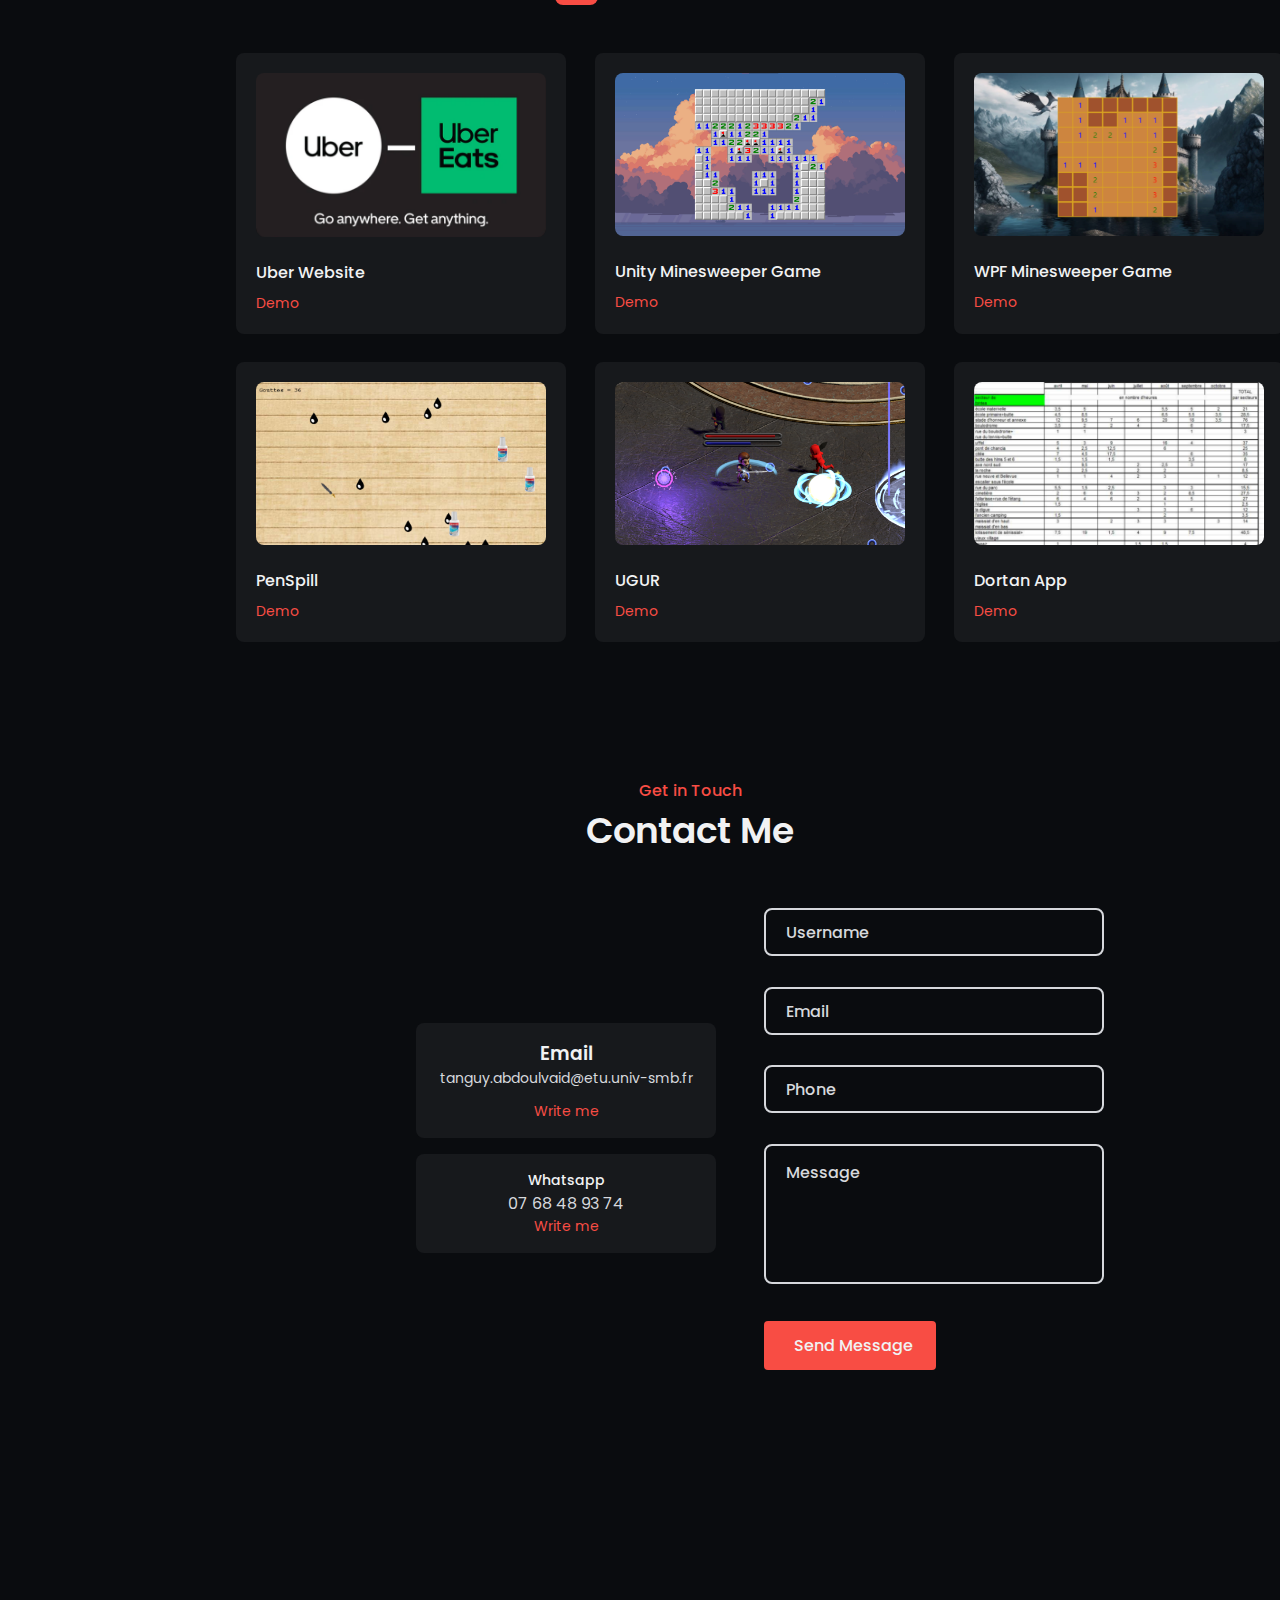
==== commit 505946fb: "essai de fix uber" ====
--- a/index.html
+++ b/index.html
@@ -368,7 +368,7 @@
 
 			<div class="work__container container grid">
 				<div class="work__card mix web">
-					<img src="assets/images/Work_Uber.png" alt="" class="work__img">
+					<img src="assets/images/Work-Uber.png" alt="" class="work__img">
 					<h3 class="work__title">Uber Website</h3>
 					<span class="work__button">Demo
 						<i class="uil uil-arrow-right work__button-icon"></i>
@@ -556,12 +556,12 @@
 							<span>Phone</span>
 						</div>
 
-						<div class="input__container textarea" id="message">
-							<textarea name="" id="" class="input"></textarea>
+						<div class="input__container textarea">
+							<textarea name="" class="input" id="message"></textarea>
 							<label for="">Message</label>
 							<span>Message</span>
 						</div>
-						<button type="submit" class="button">
+						<button type="submit" class="button" onclick="sendMail()">
 						<i class="uil uil-navigator button__icon"></i>
 						Send Message
 					</button>
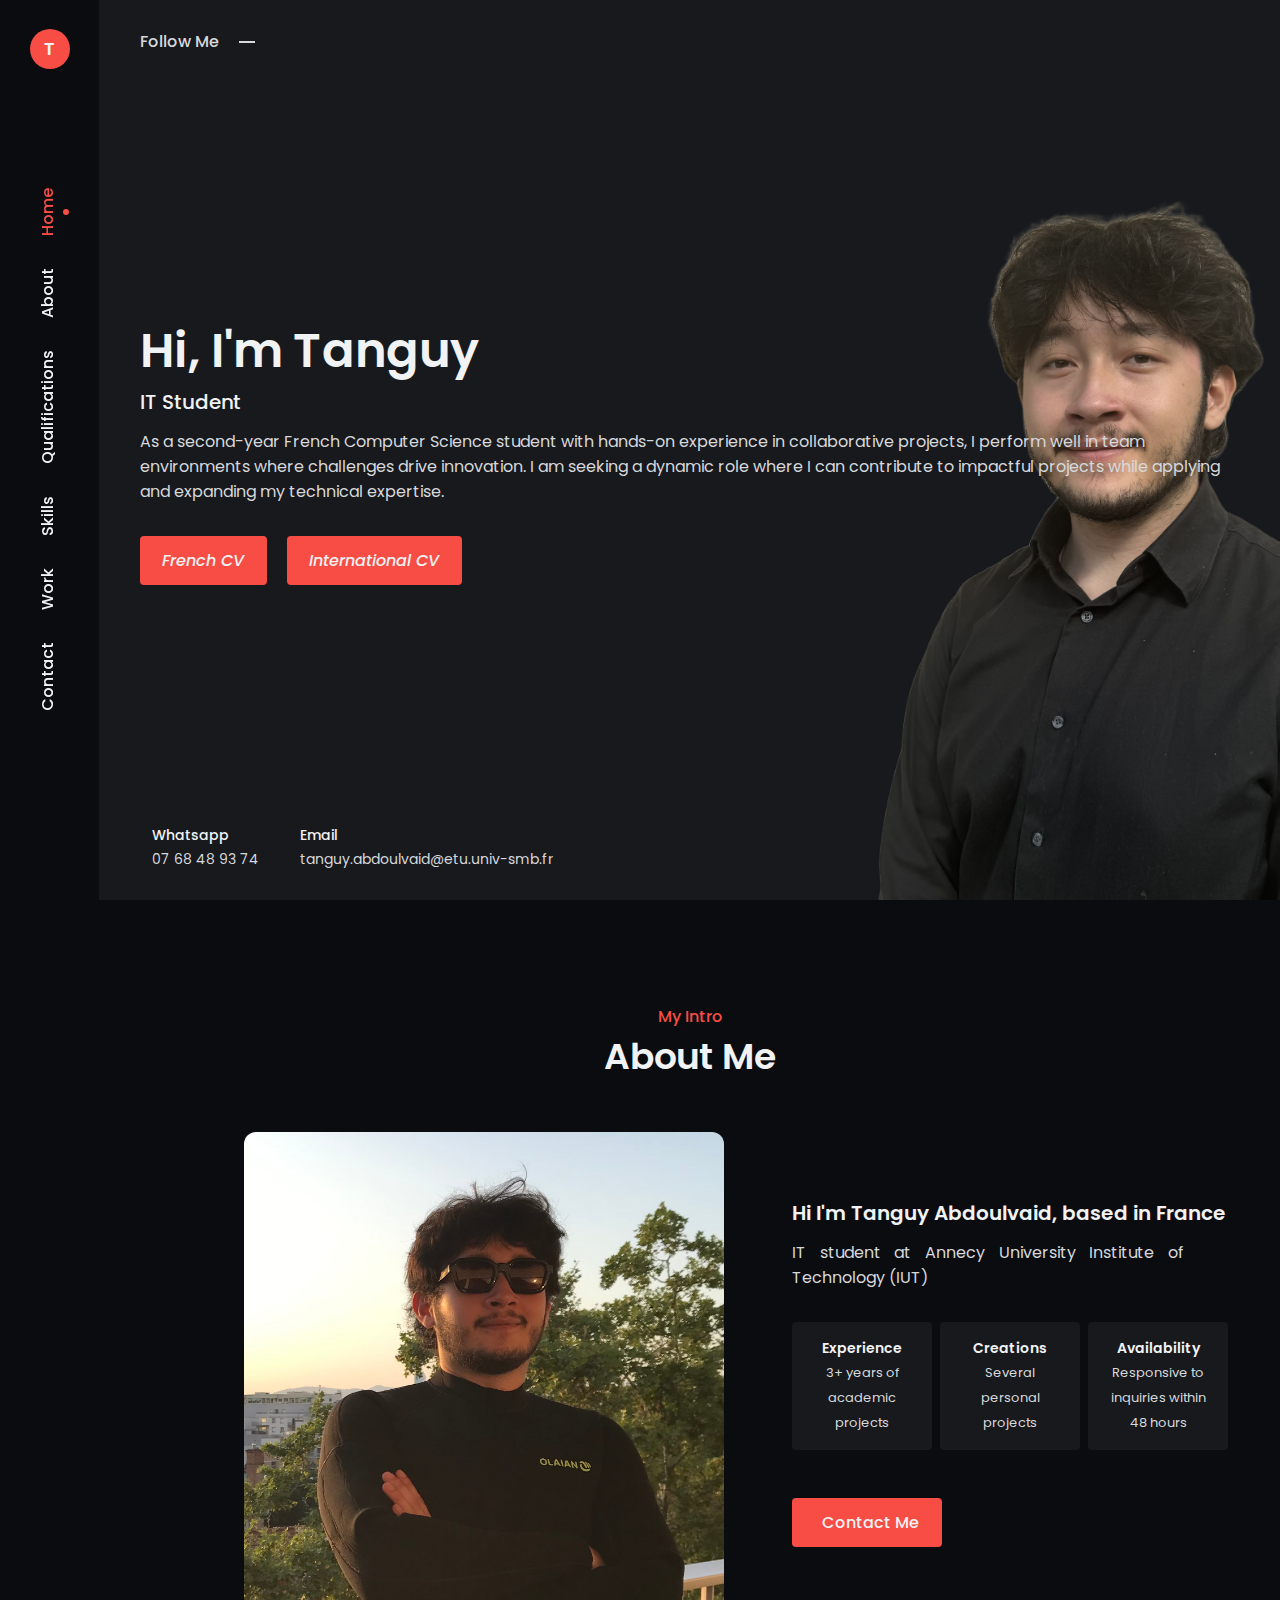
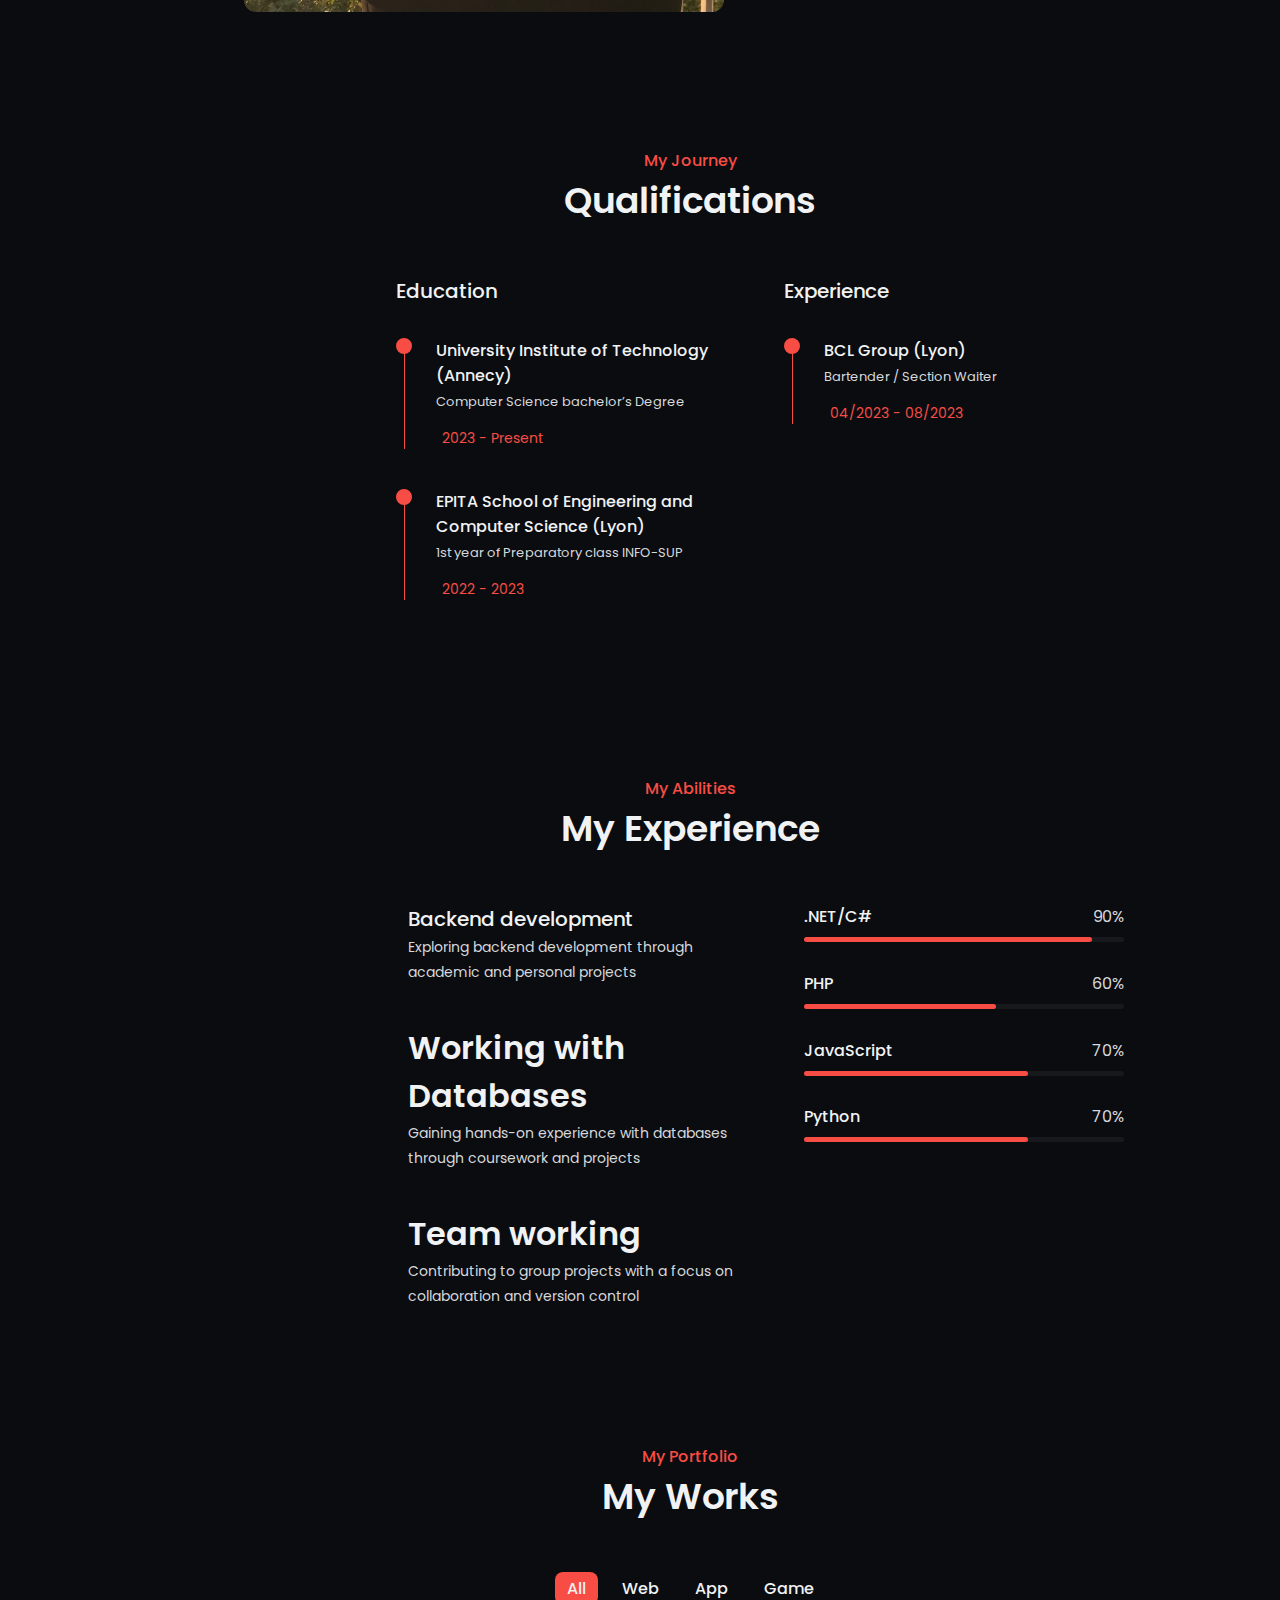
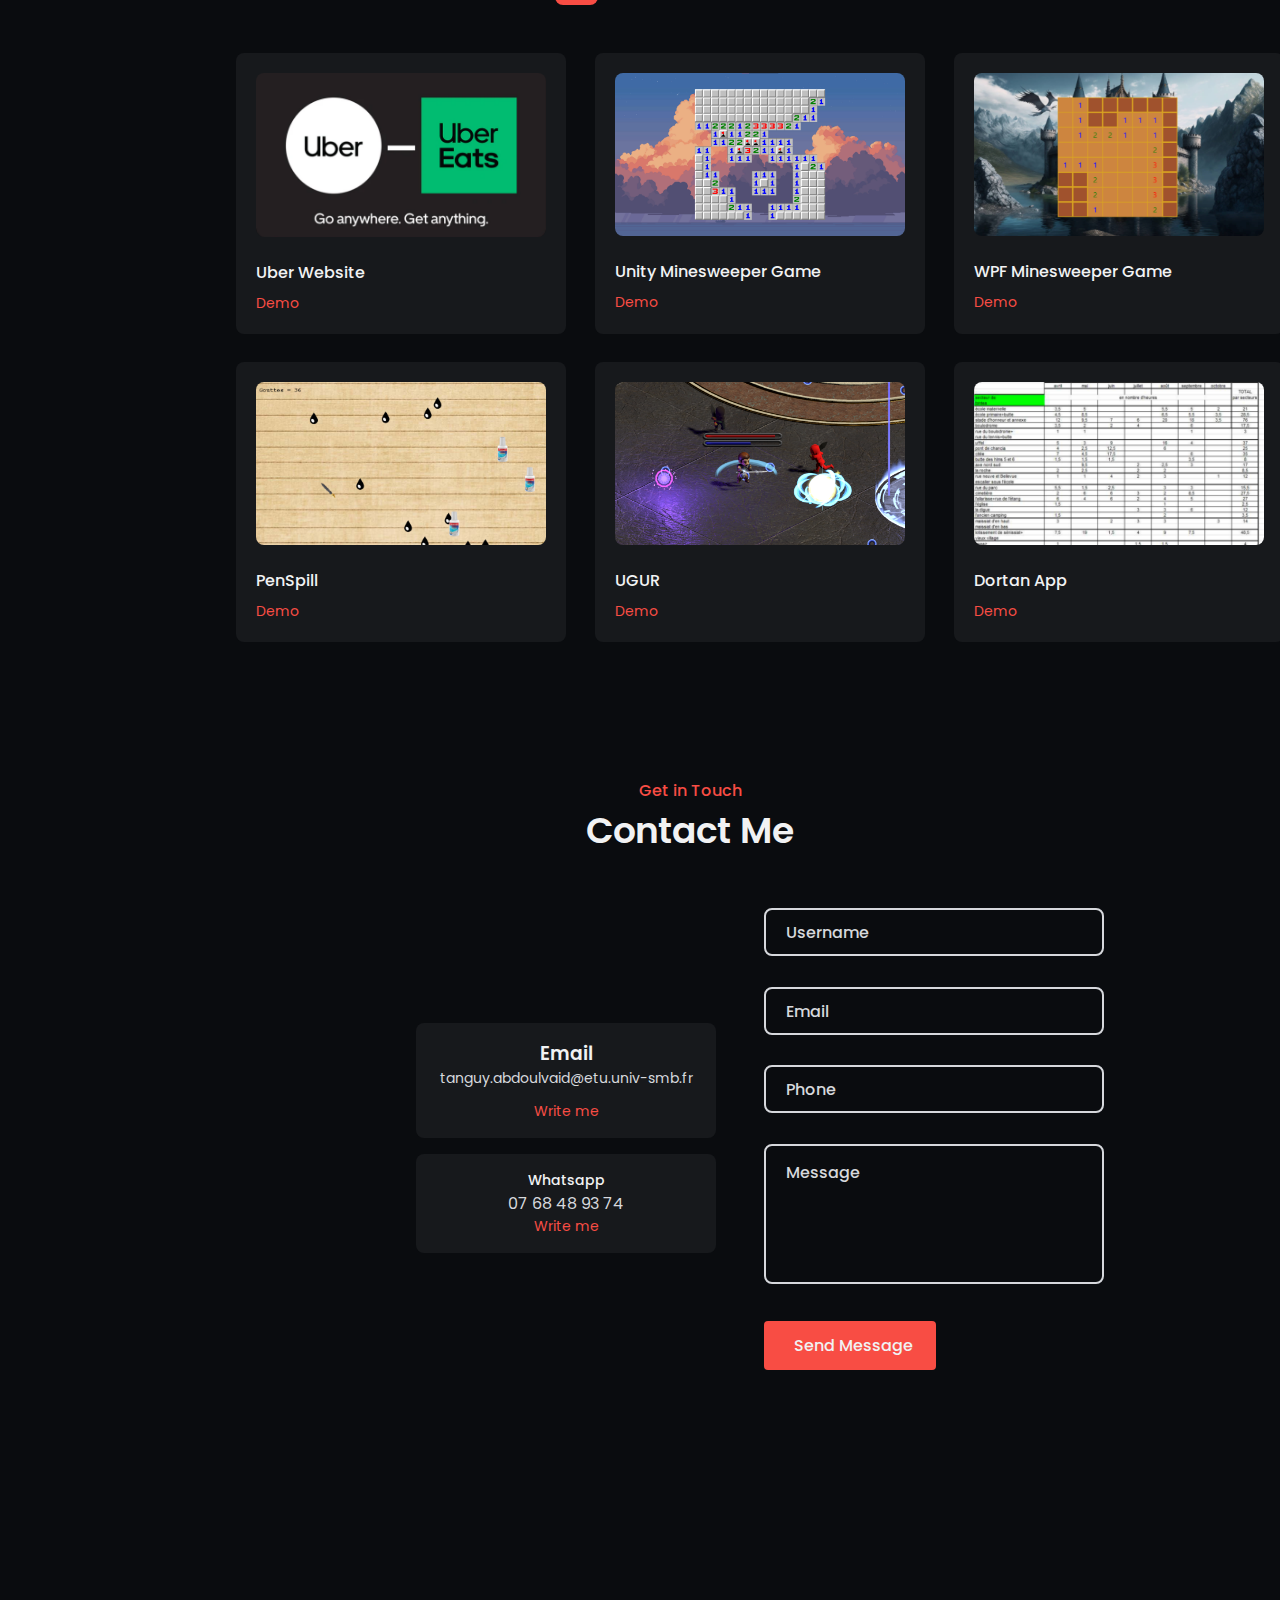
==== commit 8bf28a68: "ajout certification toeic et correction filtres sur my work" ====
--- a/index.html
+++ b/index.html
@@ -88,8 +88,13 @@
 					<h3 class="home__subtitle">IT Student</h3>
 					<p class="home__description">As a second-year French Computer Science student with hands-on experience in collaborative projects, I perform well in team environments where challenges drive innovation. I am seeking a dynamic role where I can contribute to impactful projects while applying and expanding my technical expertise.
 					</p>
-						<a href="assets/images/CV.pdf" target="_blank" class="button">
-						<i class="uil uil-file button__icon"> See my CV</i>
+
+							<a href="assets/images/CV_FR.pdf" target="_blank" class="button" id="CV_FR">
+							<i class="uil uil-file button__icon" > French CV</i>
+
+							<a href="assets/images/CV.pdf" target="_blank" class="button" id="CV">
+							<i class="uil uil-file button__icon"> International CV</i>
+
 					</a>
 					<div class="my__info">
 
--- a/assets/css/style.css
+++ b/assets/css/style.css
@@ -613,7 +613,7 @@
 	transform: translateX(.25rem);
 }
 
-.active-work{
+.mixitup-control-active{
 	background-color: var(--skin-color);
 	color: var(--title-color);
 }
@@ -851,3 +851,7 @@
 	width: 50%;
 	opacity: 1;
 }
+
+#CV{
+	margin-left: 20px;
+}